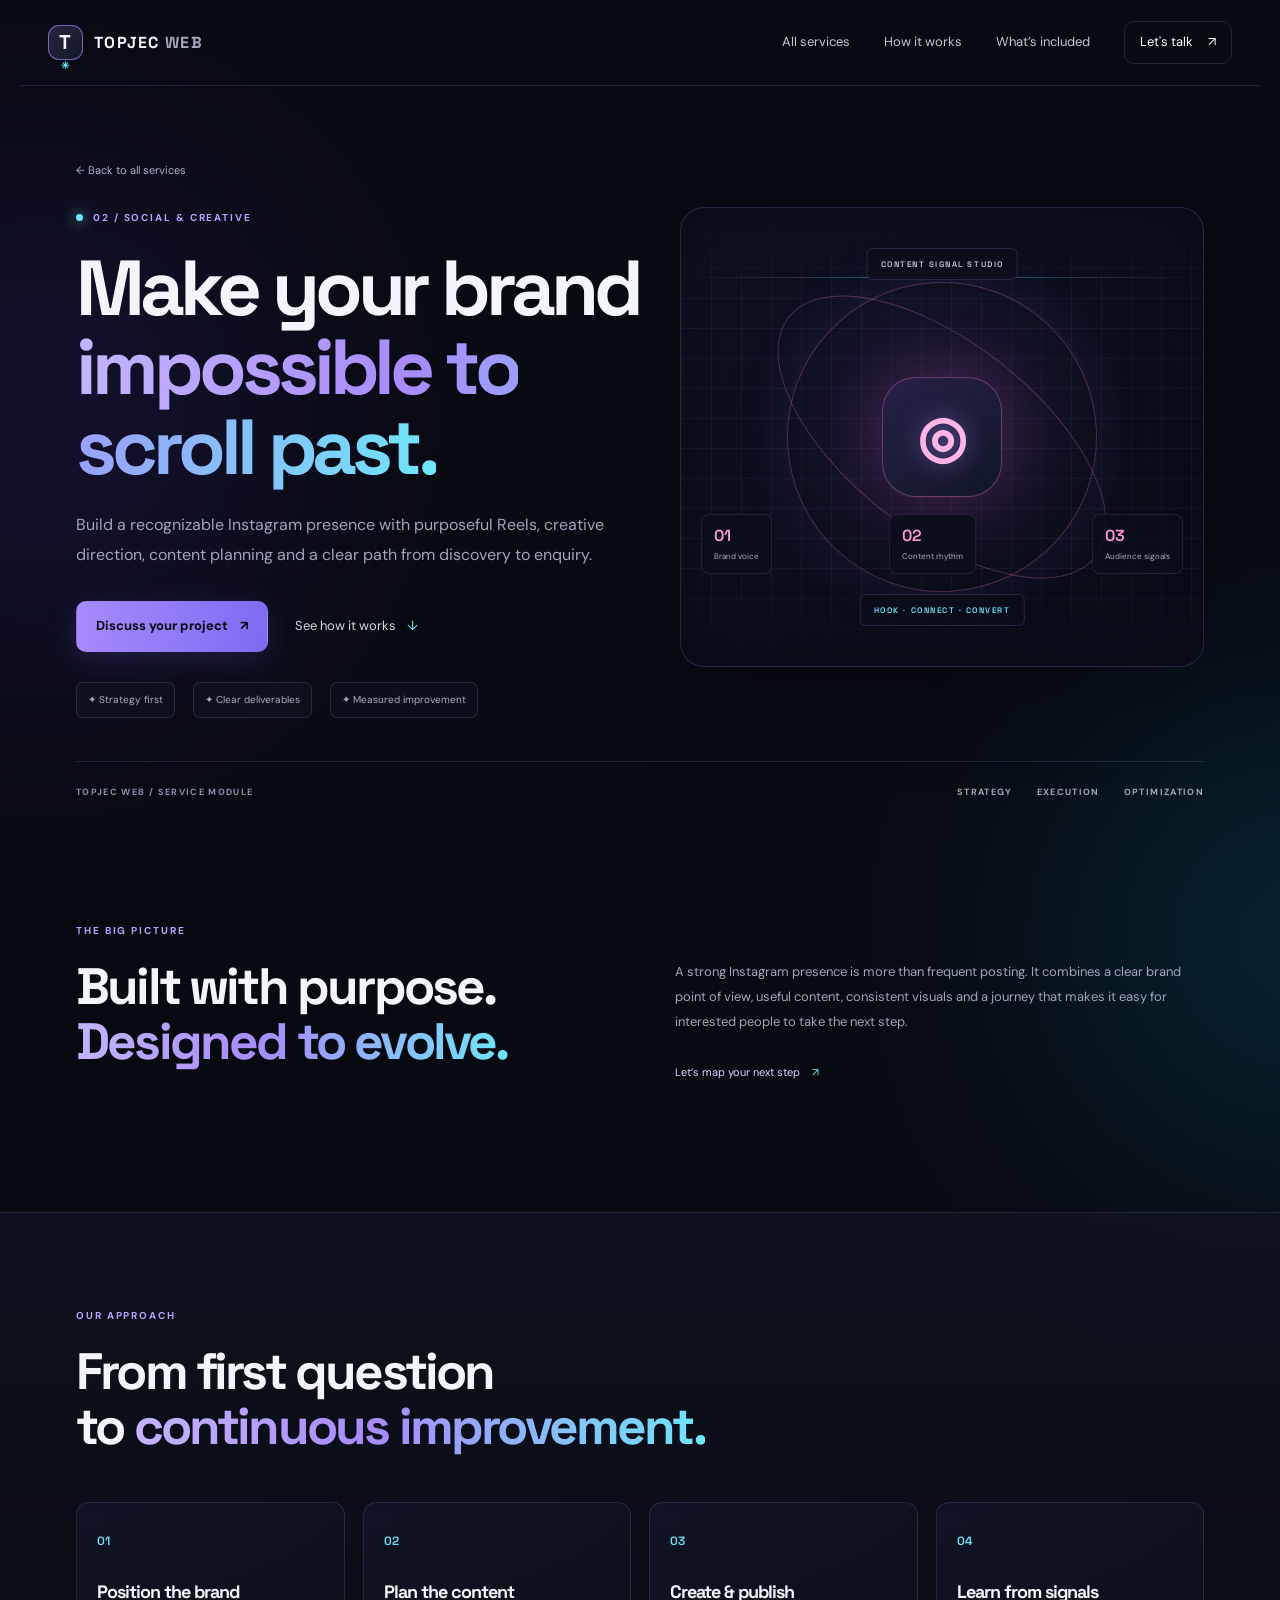
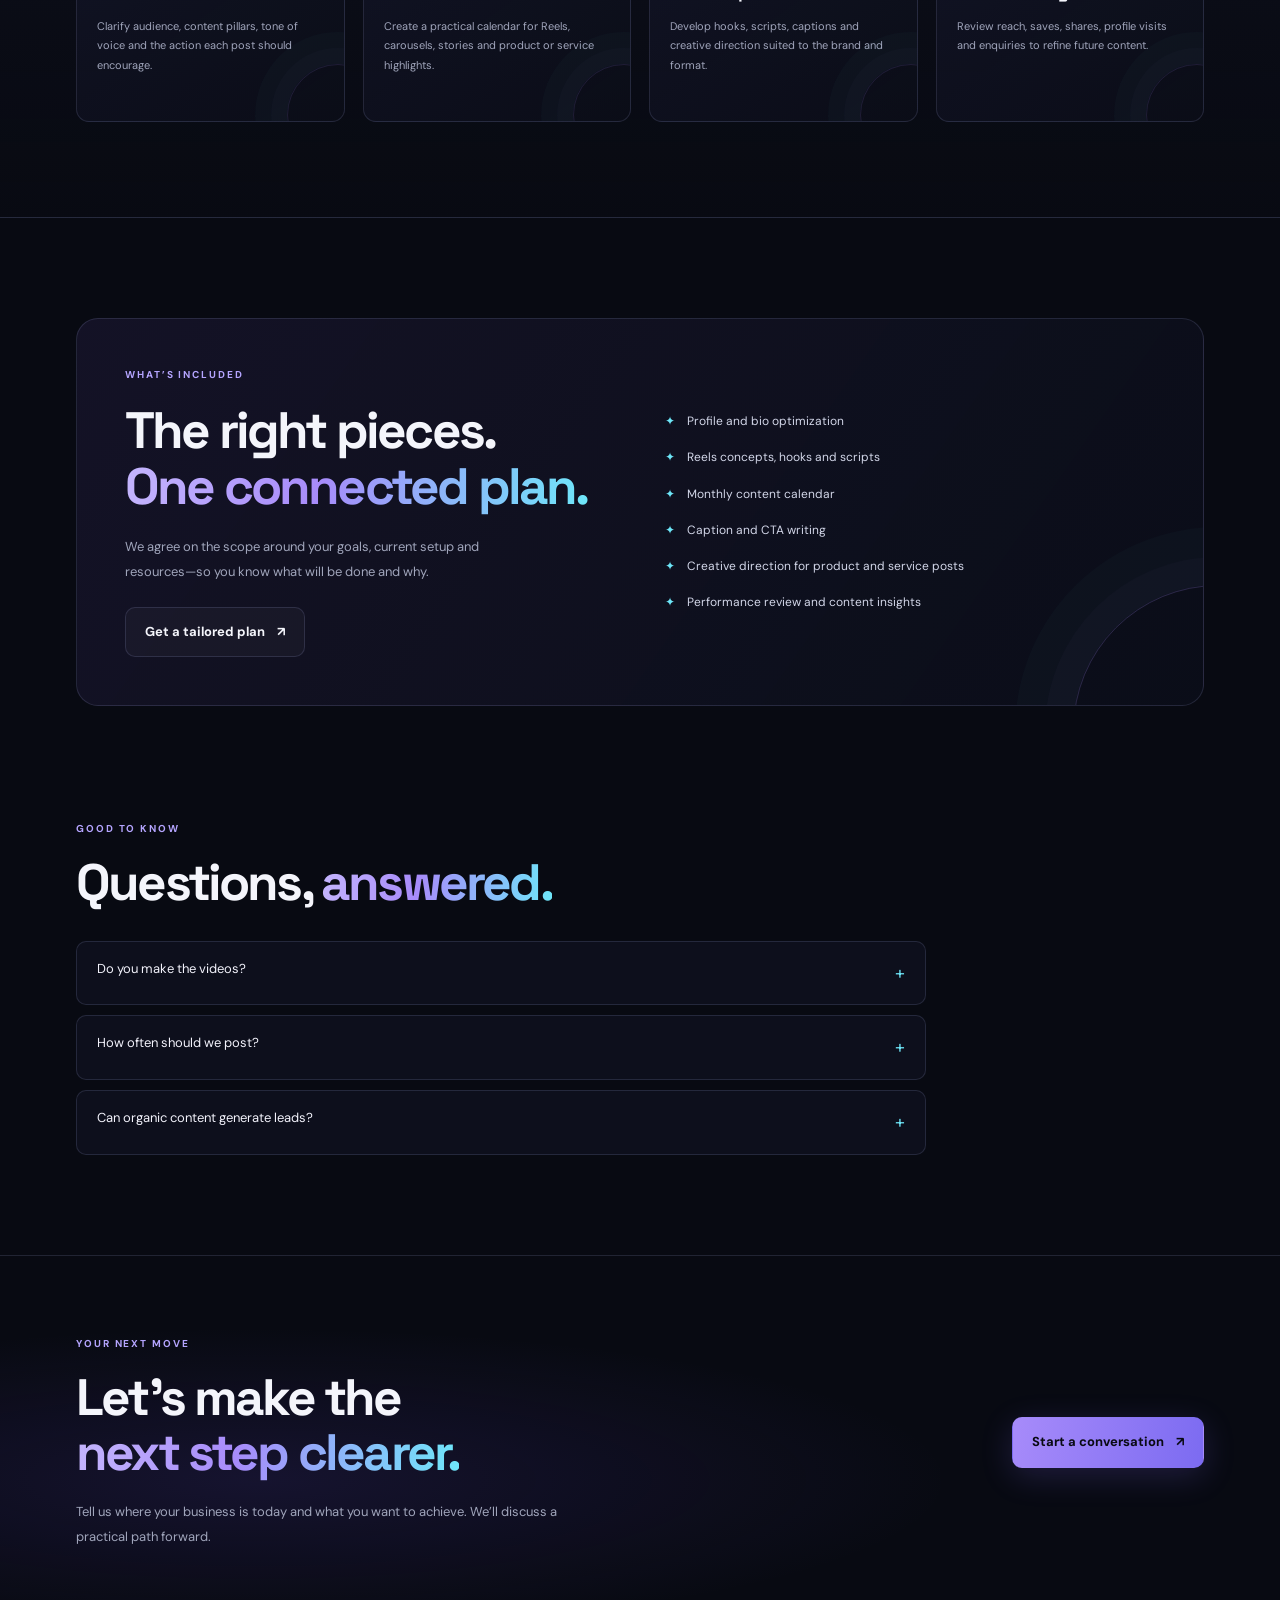
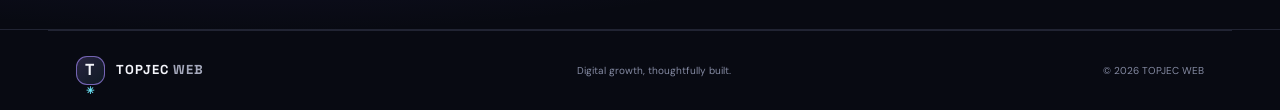
==== instagram-marketing.html @ a9ecd857 "Add files via upload" ====
<!doctype html>
<html lang="en">
<head>
<meta charset="utf-8"><meta name="viewport" content="width=device-width, initial-scale=1">
<meta name="description" content="Instagram Marketing from TOPJEC WEB: strategy, execution and practical optimization for digital growth.">
<meta name="theme-color" content="#080a12"><title>Instagram Marketing | TOPJEC WEB</title>
<link rel="preconnect" href="https://fonts.googleapis.com"><link rel="preconnect" href="https://fonts.gstatic.com" crossorigin>
<link href="https://fonts.googleapis.com/css2?family=DM+Sans:wght@400;500;600;700&family=Space+Grotesk:wght@400;500;600;700&display=swap" rel="stylesheet">
<link rel="stylesheet" href="styles.css"><link rel="stylesheet" href="service-pages.css">
</head>
<body class="detail-page theme-pink"><div class="ambient ambient-one"></div><div class="ambient ambient-two"></div>
<header class="site-header"><a class="brand" href="index.html"><span class="brand-mark">T<span>✳</span></span><span>TOPJEC <b>WEB</b></span></a><button class="menu-toggle" aria-label="Toggle navigation" aria-expanded="false">☰</button><nav class="nav"><a href="index.html#services">All services</a><a href="#how-it-works">How it works</a><a href="#included">What’s included</a><a href="index.html#contact" class="nav-cta">Let's talk <span>↗</span></a></nav></header>
<main>
<section class="detail-hero section-wrap"><div class="detail-copy"><a class="back-link" href="index.html#services">← Back to all services</a><div class="eyebrow"><span class="live-dot"></span>02 / SOCIAL & CREATIVE</div><h1>Make your brand<br><span class="gradient-text">impossible to scroll past.</span></h1><p class="hero-lede">Build a recognizable Instagram presence with purposeful Reels, creative direction, content planning and a clear path from discovery to enquiry.</p><div class="hero-actions"><a class="button button-primary" href="index.html#contact">Discuss your project <span>↗</span></a><a class="text-link" href="#how-it-works">See how it works <span>↓</span></a></div><div class="detail-proof"><span>✦ Strategy first</span><span>✦ Clear deliverables</span><span>✦ Measured improvement</span></div></div>
<div class="service-visual"><div class="visual-grid"></div><div class="visual-ring ring-one"></div><div class="visual-ring ring-two"></div><div class="visual-core"><span>◎</span></div><div class="visual-orbit-label label-top">CONTENT SIGNAL STUDIO</div><div class="visual-orbit-label label-bottom">HOOK · CONNECT · CONVERT</div><div class="visual-stats"><div class="mini-stat"><b>01</b><span>Brand voice</span></div><div class="mini-stat"><b>02</b><span>Content rhythm</span></div><div class="mini-stat"><b>03</b><span>Audience signals</span></div></div><div class="visual-scan"></div></div>
<div class="hero-bottom"><span>TOPJEC WEB / SERVICE MODULE</span><div class="bottom-tags"><span>STRATEGY</span><span>EXECUTION</span><span>OPTIMIZATION</span></div></div></section>
<section class="detail-overview section-wrap"><div class="eyebrow">THE BIG PICTURE</div><div class="overview-grid"><h2>Built with purpose.<br><span class="gradient-text">Designed to evolve.</span></h2><div><p>A strong Instagram presence is more than frequent posting. It combines a clear brand point of view, useful content, consistent visuals and a journey that makes it easy for interested people to take the next step.</p><a class="card-link" href="index.html#contact">Let’s map your next step <span>↗</span></a></div></div></section>
<section class="detail-process" id="how-it-works"><div class="section-wrap"><div class="eyebrow">OUR APPROACH</div><h2>From first question<br>to <span class="gradient-text">continuous improvement.</span></h2><div class="detail-steps"><article class="detail-step"><span>01</span><h3>Position the brand</h3><p>Clarify audience, content pillars, tone of voice and the action each post should encourage.</p></article><article class="detail-step"><span>02</span><h3>Plan the content</h3><p>Create a practical calendar for Reels, carousels, stories and product or service highlights.</p></article><article class="detail-step"><span>03</span><h3>Create & publish</h3><p>Develop hooks, scripts, captions and creative direction suited to the brand and format.</p></article><article class="detail-step"><span>04</span><h3>Learn from signals</h3><p>Review reach, saves, shares, profile visits and enquiries to refine future content.</p></article></div></div></section>
<section class="detail-included section-wrap" id="included"><div class="included-panel"><div><div class="eyebrow">WHAT’S INCLUDED</div><h2>The right pieces.<br><span class="gradient-text">One connected plan.</span></h2><p>We agree on the scope around your goals, current setup and resources—so you know what will be done and why.</p><a class="button button-secondary" href="index.html#contact">Get a tailored plan <span>↗</span></a></div><ul class="included-list"><li><span>✦</span>Profile and bio optimization</li><li><span>✦</span>Reels concepts, hooks and scripts</li><li><span>✦</span>Monthly content calendar</li><li><span>✦</span>Caption and CTA writing</li><li><span>✦</span>Creative direction for product and service posts</li><li><span>✦</span>Performance review and content insights</li></ul><div class="included-orb"></div></div></section>
<section class="detail-faq section-wrap"><div class="eyebrow">GOOD TO KNOW</div><h2>Questions, <span class="gradient-text">answered.</span></h2><div class="faq-list"><details class="faq-item"><summary>Do you make the videos?</summary><p>We can provide concepts, scripts and creative direction. Production requirements are agreed based on your project.</p></details><details class="faq-item"><summary>How often should we post?</summary><p>There is no universal number. We plan a realistic schedule that your team can sustain consistently.</p></details><details class="faq-item"><summary>Can organic content generate leads?</summary><p>Yes, it can support discovery and trust. Results depend on the offer, audience, content quality and follow-up journey.</p></details></div></section>
<section class="detail-cta"><div class="section-wrap detail-cta-inner"><div><div class="eyebrow">YOUR NEXT MOVE</div><h2>Let’s make the<br><span class="gradient-text">next step clearer.</span></h2><p>Tell us where your business is today and what you want to achieve. We’ll discuss a practical path forward.</p></div><a class="button button-primary" href="index.html#contact">Start a conversation <span>↗</span></a></div></section>
</main><footer class="site-footer"><a class="brand" href="index.html"><span class="brand-mark">T<span>✳</span></span><span>TOPJEC <b>WEB</b></span></a><span>Digital growth, thoughtfully built.</span><span>© <span id="year"></span> TOPJEC WEB</span></footer><script src="script.js"></script></body></html>
---- styles.css ----
:root{--bg:#080a12;--panel:#101321;--panel2:#13172a;--text:#f4f5fb;--muted:#a0a5bb;--line:rgba(183,190,255,.14);--purple:#a78bfa;--cyan:#6ee7f9;--pink:#e879f9;--font:'DM Sans',sans-serif;--display:'Space Grotesk',sans-serif}
*{box-sizing:border-box}html{scroll-behavior:smooth;scroll-padding-top:90px}body{margin:0;background:var(--bg);color:var(--text);font-family:var(--font);line-height:1.6;overflow-x:hidden}a{color:inherit;text-decoration:none}button,input,select,textarea{font:inherit}.ambient{position:absolute;width:480px;height:480px;border-radius:50%;filter:blur(130px);opacity:.12;pointer-events:none;z-index:-1}.ambient-one{background:#7047ff;top:180px;left:-200px}.ambient-two{background:#00d9ff;top:700px;right:-260px}.site-header{height:86px;max-width:1240px;padding:0 28px;margin:auto;display:flex;align-items:center;justify-content:space-between;border-bottom:1px solid var(--line);position:relative;z-index:5}.brand{display:flex;align-items:center;gap:11px;font-family:var(--display);font-size:16px;font-weight:700;letter-spacing:.08em}.brand b{color:#a5a9bc}.brand-mark{display:grid;place-items:center;width:35px;height:35px;border:1px solid rgba(167,139,250,.65);border-radius:11px;background:linear-gradient(135deg,rgba(167,139,250,.2),rgba(110,231,249,.08));font-size:20px}.brand-mark span{color:var(--cyan);font-size:10px;margin-left:1px}.nav{display:flex;align-items:center;gap:34px;font-size:13px;color:#c3c6d5}.nav a:hover,.text-link:hover{color:white}.nav-cta{padding:10px 15px;border:1px solid var(--line);border-radius:10px;color:white}.nav-cta span,.button span{margin-left:12px}.menu-toggle{display:none;background:none;border:0;color:white;font-size:24px}.section-wrap{max-width:1184px;margin:auto;padding-left:28px;padding-right:28px}.hero{min-height:700px;padding-top:95px;display:grid;grid-template-columns:1fr 1fr;align-items:center;column-gap:36px;position:relative}.eyebrow{font-size:10px;letter-spacing:.19em;font-weight:700;color:#b5a5ff;display:flex;align-items:center;gap:10px}.live-dot{width:7px;height:7px;border-radius:50%;background:var(--cyan);box-shadow:0 0 14px var(--cyan)}h1,h2,h3,p{margin-top:0}h1,h2,h3{font-family:var(--display);letter-spacing:-.055em}h1{font-size:clamp(55px,6vw,83px);line-height:1.02;margin:24px 0}.gradient-text{background:linear-gradient(95deg,#c4b5fd 0%,#a78bfa 42%,#6ee7f9 100%);-webkit-background-clip:text;background-clip:text;color:transparent}.hero-lede{max-width:490px;color:var(--muted);font-size:16px;line-height:1.85}.hero-actions{display:flex;align-items:center;gap:27px;margin-top:32px}.button{display:inline-flex;align-items:center;justify-content:center;border-radius:10px;padding:14px 19px;font-size:13px;font-weight:700;border:1px solid transparent;transition:transform .2s,box-shadow .2s;cursor:pointer}.button:hover{transform:translateY(-2px)}.button-primary{background:linear-gradient(100deg,#a78bfa,#7c6bf1);color:#090a13;box-shadow:0 8px 32px rgba(124,107,241,.2)}.button-secondary{border-color:var(--line);background:rgba(255,255,255,.03)}.text-link{font-size:13px;color:#d4d6e3}.text-link span{color:var(--cyan);margin-left:8px}.trust-line{display:flex;align-items:center;gap:12px;margin-top:45px;color:#8e93aa;font-size:11px}.avatar-stack{display:flex}.avatar-stack i{display:grid;place-items:center;font-style:normal;width:26px;height:26px;border:2px solid var(--bg);border-radius:50%;margin-right:-7px;background:#28213e;color:var(--cyan)}.avatar-stack i:nth-child(2){background:#172d3b;color:#c4b5fd}.avatar-stack i:nth-child(3){background:#3b2142;color:#f0abfc}.hero-visual{height:440px;position:relative;display:grid;place-items:center}.orbit{position:absolute;border:1px solid rgba(167,139,250,.2);border-radius:50%;transform:rotate(-25deg)}.orbit-a{width:460px;height:250px}.orbit-b{width:380px;height:380px;border-color:rgba(110,231,249,.12)}.core-glow{position:absolute;width:220px;height:220px;border-radius:50%;background:linear-gradient(140deg,#7047ff,#00d9ff);filter:blur(95px);opacity:.23}.dashboard-card{position:relative;z-index:1;width:min(100%,410px);border:1px solid rgba(193,195,255,.22);border-radius:18px;background:linear-gradient(145deg,rgba(24,27,48,.96),rgba(12,14,26,.96));box-shadow:0 28px 80px rgba(0,0,0,.42);padding:23px}.dash-top{display:flex;justify-content:space-between;align-items:center;gap:8px}.tiny-label,.chart-labels,.service-number,.hero-bottom{font-size:9px;letter-spacing:.15em;color:#8c91aa;font-weight:700}.status-pill{font-size:8px;color:#9debdc;background:rgba(110,231,249,.08);border:1px solid rgba(110,231,249,.17);border-radius:20px;padding:5px 8px}.status-pill i{display:inline-block;width:5px;height:5px;background:#6ee7c7;border-radius:50%;margin-right:5px}.dash-title{font-family:var(--display);font-size:17px;margin:20px 0 15px}.metric-row{display:flex;justify-content:space-between;align-items:center}.metric-row small,.floating-card small{display:block;font-size:10px;color:#989db4}.metric-row strong{display:block;font:600 32px var(--display);color:#e7e4ff}.metric-icon{width:37px;height:37px;border-radius:12px;background:rgba(167,139,250,.12);color:var(--purple);display:grid;place-items:center;font-size:21px}.chart{width:100%;margin-top:12px;overflow:visible}.chart-labels{display:flex;justify-content:space-between;font-size:8px}.floating-card{position:absolute;z-index:2;display:flex;align-items:center;gap:11px;background:rgba(20,23,40,.94);border:1px solid rgba(195,195,255,.2);border-radius:13px;padding:13px 14px;box-shadow:0 16px 40px #0005;backdrop-filter:blur(14px)}.floating-card b{font-size:10px;display:block;margin-top:3px}.floating-top{top:55px;right:-4px}.floating-bottom{bottom:42px;left:-4px}.float-icon{width:34px;height:34px;display:grid;place-items:center;border-radius:10px;font-size:20px}.purple{background:#30224f;color:#c4b5fd}.cyan{background:#12333d;color:#6ee7f9}.float-arrow{color:var(--cyan);font-size:19px}.spark{color:var(--pink);font-size:20px}.visual-caption{position:absolute;bottom:-8px;font-size:8px;letter-spacing:.17em;color:#777d97}.visual-caption span{color:var(--cyan);padding:0 8px}.hero-bottom{grid-column:1/-1;display:flex;align-items:center;justify-content:space-between;border-top:1px solid var(--line);padding:23px 0;margin-top:36px}.bottom-tags{display:flex;gap:24px;color:#a4a8bc}.services-section{padding-top:120px;padding-bottom:120px}.section-heading{display:flex;justify-content:space-between;align-items:end;gap:30px;margin-bottom:40px}.section-heading h2,.process-section h2,.about-copy h2,.contact-wrap h2{font-size:clamp(36px,4vw,54px);line-height:1.1;margin:18px 0 0}.muted{color:#858ba3}.section-heading>p{max-width:330px;color:var(--muted);font-size:13px;line-height:1.8;margin-bottom:3px}.service-grid{display:grid;grid-template-columns:repeat(3,1fr);gap:14px}.service-card{min-height:280px;border:1px solid var(--line);border-radius:16px;padding:24px;background:linear-gradient(145deg,rgba(19,22,39,.86),rgba(12,14,25,.75));position:relative;overflow:hidden;transition:border-color .25s,transform .25s}.service-card:hover{border-color:rgba(167,139,250,.55);transform:translateY(-4px)}.service-number{font-size:8px}.service-symbol{display:grid;place-items:center;width:43px;height:43px;border-radius:13px;margin:25px 0 18px;background:linear-gradient(135deg,rgba(167,139,250,.17),rgba(110,231,249,.08));border:1px solid rgba(167,139,250,.16);color:#c4b5fd;font-size:23px}.service-card h3{font-size:22px;margin-bottom:9px}.service-card p{font-size:12px;color:var(--muted);line-height:1.8;max-width:320px}.card-link{display:inline-flex;gap:12px;align-items:center;margin-top:7px;font-size:11px;color:#dcd5ff}.card-link span{color:var(--cyan)}.service-card-wide{grid-column:span 2;min-height:250px}.service-card-wide p{max-width:390px}.service-card-wide .service-symbol{margin-top:18px}.wide-orb{position:absolute;width:220px;height:220px;border-radius:50%;border:1px solid rgba(110,231,249,.15);right:45px;top:20px;box-shadow:0 0 0 25px rgba(110,231,249,.025),0 0 0 50px rgba(167,139,250,.025)}.wide-orb:before,.wide-orb:after{content:"";position:absolute;border:1px solid rgba(167,139,250,.24);border-radius:50%;inset:25px}.wide-orb:after{inset:60px;background:radial-gradient(circle,rgba(167,139,250,.23),transparent 70%)}.process-section{border-top:1px solid var(--line);border-bottom:1px solid var(--line);background:linear-gradient(180deg,rgba(17,19,34,.7),rgba(8,10,18,.4));padding:100px 0}.process-section h2{margin-bottom:55px}.process-grid{display:grid;grid-template-columns:repeat(4,1fr);gap:22px}.process-step{border-top:1px solid rgba(167,139,250,.35);padding-top:20px}.step-no{font:600 12px var(--display);color:var(--cyan)}.process-step h3{font-size:21px;margin:22px 0 8px}.process-step p{color:var(--muted);font-size:12px;line-height:1.8;max-width:210px}.about-section{padding-top:110px;padding-bottom:110px}.about-panel{display:grid;grid-template-columns:1fr 1fr;gap:55px;align-items:center;border:1px solid var(--line);border-radius:22px;padding:50px;background:linear-gradient(120deg,rgba(19,22,40,.9),rgba(10,12,23,.8));overflow:hidden}.about-art{height:330px;display:grid;place-items:center;position:relative}.ring{position:absolute;border:1px solid rgba(167,139,250,.25);border-radius:50%;transform:rotate(-24deg)}.ring-1{width:300px;height:180px}.ring-2{width:260px;height:260px;border-color:rgba(110,231,249,.22)}.ring-3{width:210px;height:210px;border-style:dashed;animation:spin 35s linear infinite}.art-center{width:100px;height:100px;border:1px solid rgba(167,139,250,.55);background:linear-gradient(145deg,#282048,#11182a);border-radius:27px;display:grid;place-items:center;font:700 47px var(--display);box-shadow:0 0 70px #8b5cf633;z-index:1}.art-center span{font-size:16px;color:var(--cyan);margin-left:3px}.art-chip{position:absolute;z-index:2;font-size:8px;letter-spacing:.15em;border:1px solid var(--line);background:#101321;padding:8px 11px;border-radius:7px;color:#c5c9dc}.chip-a{top:38px;left:16%}.chip-b{right:6%;top:44%}.chip-c{bottom:35px;left:28%}.about-copy h2{margin-bottom:20px}.about-copy>p,.contact-wrap>div>p{color:var(--muted);font-size:13px;line-height:1.9}.about-copy ul{list-style:none;padding:0;margin:25px 0 28px;display:grid;gap:11px;color:#c9cddd;font-size:12px}.about-copy li span{color:var(--cyan);margin-right:10px}.contact-section{padding:100px 0;border-top:1px solid var(--line);background:radial-gradient(ellipse at 15% 70%,rgba(104,72,220,.13),transparent 45%)}.contact-wrap{display:grid;grid-template-columns:1fr .8fr;gap:90px;align-items:start}.contact-wrap h2{margin:20px 0}.contact-wrap>div>p{max-width:420px}.contact-note{display:flex;align-items:center;gap:12px;color:#aeb3c8;font-size:11px;margin-top:30px}.note-icon{width:35px;height:35px;display:grid;place-items:center;border-radius:10px;background:#201a39;color:var(--purple)}.contact-form{padding:27px;border:1px solid var(--line);border-radius:17px;background:rgba(16,19,33,.9);display:grid;gap:9px}.contact-form label{font-size:11px;color:#d3d6e5;margin-top:5px}.contact-form input,.contact-form select,.contact-form textarea{width:100%;padding:12px 13px;border:1px solid rgba(183,190,255,.16);border-radius:8px;background:#0b0d18;color:#f4f5fb;outline:none;font-size:12px}.contact-form input:focus,.contact-form select:focus,.contact-form textarea:focus{border-color:#9c87f6}.contact-form textarea{resize:vertical}.contact-form input::placeholder,.contact-form textarea::placeholder{color:#6f758e}.submit-button{width:100%;margin-top:8px}.form-hint,.form-status{font-size:10px;line-height:1.6;color:#858ba3;margin:3px 0 0}.form-status{color:#9debdc}.site-footer{max-width:1184px;margin:auto;padding:25px 28px;display:flex;align-items:center;justify-content:space-between;border-top:1px solid var(--line);color:#858ba3;font-size:10px;gap:18px}.site-footer .brand{color:#f4f5fb;font-size:13px}.site-footer .brand-mark{width:29px;height:29px;font-size:16px}@keyframes spin{to{transform:rotate(360deg)}}@media(max-width:850px){.hero{grid-template-columns:1fr;padding-top:75px}.hero-copy{max-width:650px}.hero-visual{margin-top:30px;height:420px}.hero-bottom{margin-top:35px}.section-heading{display:block}.section-heading>p{margin-top:20px}.service-grid{grid-template-columns:repeat(2,1fr)}.service-card-wide{grid-column:span 2}.about-panel{gap:25px;padding:30px}.about-art{height:280px}.contact-wrap{gap:35px}.nav{gap:18px}}@media(max-width:620px){.site-header{height:72px;padding:0 20px}.menu-toggle{display:block}.nav{display:none;position:absolute;top:71px;left:0;right:0;padding:20px;background:#0c0e19;border-bottom:1px solid var(--line);flex-direction:column;align-items:stretch;gap:16px}.nav.open{display:flex}.nav-cta{text-align:center}.section-wrap{padding-left:20px;padding-right:20px}.hero{padding-top:65px;min-height:auto}h1{font-size:58px}.hero-lede{font-size:14px}.hero-actions{gap:18px;flex-wrap:wrap}.hero-visual{height:350px;margin:25px -10px 0}.dashboard-card{width:calc(100% - 42px);padding:17px}.floating-top{right:0;top:20px}.floating-bottom{left:0;bottom:14px}.floating-card{padding:10px}.floating-card b{font-size:9px}.orbit-a{width:340px;height:200px}.orbit-b{width:300px;height:300px}.visual-caption{font-size:7px;bottom:-5px}.hero-bottom{display:block;line-height:2.2;padding:18px 0}.bottom-tags{gap:11px;flex-wrap:wrap}.services-section,.about-section{padding-top:80px;padding-bottom:80px}.section-heading h2,.process-section h2,.about-copy h2,.contact-wrap h2{font-size:39px}.service-grid{grid-template-columns:1fr}.service-card,.service-card-wide{grid-column:auto;min-height:255px}.wide-orb{right:-85px;opacity:.6}.process-section{padding:80px 0}.process-grid{grid-template-columns:repeat(2,1fr);row-gap:28px}.about-panel{grid-template-columns:1fr;padding:24px;gap:15px}.about-art{height:250px}.ring-1{width:260px}.ring-2{width:230px;height:230px}.ring-3{width:190px;height:190px}.contact-section{padding:80px 0}.contact-wrap{grid-template-columns:1fr;gap:35px}.contact-form{padding:20px}.site-footer{padding:24px 20px;flex-wrap:wrap}.site-footer>span:nth-child(2){order:3;width:100%}}@media(prefers-reduced-motion:reduce){*,*::before,*::after{scroll-behavior:auto!important;animation:none!important;transition:none!important}}
---- service-pages.css ----
/* Service detail pages — shared futuristic visual system */
.detail-page{overflow-x:hidden}.detail-page .site-header{z-index:20}.back-link{display:inline-block;color:#aab0c8;font-size:11px;margin-bottom:30px}.back-link:hover{color:#fff}.detail-hero{display:grid;grid-template-columns:1fr .92fr;gap:35px;align-items:center;padding-top:70px;min-height:690px;position:relative}.detail-copy{position:relative;z-index:2}.detail-copy h1{font-size:clamp(48px,6.1vw,78px);line-height:1.02;letter-spacing:-.065em;margin:23px 0}.detail-copy .hero-lede{max-width:560px}.detail-proof{display:flex;gap:18px;flex-wrap:wrap;margin-top:30px;color:#aab0c8;font-size:10px}.detail-proof span{padding:9px 11px;border:1px solid var(--line);border-radius:7px;background:#101321a8}.service-visual{height:460px;position:relative;display:grid;place-items:center;isolation:isolate;overflow:hidden;border:1px solid rgba(167,139,250,.18);border-radius:24px;background:radial-gradient(circle at 50% 48%,rgba(139,92,246,.16),transparent 45%),linear-gradient(145deg,#111426cc,#0a0c17dd);box-shadow:inset 0 0 70px #090b16,0 25px 100px #0003}.visual-grid{position:absolute;inset:0;background-image:linear-gradient(#a78bfa12 1px,transparent 1px),linear-gradient(90deg,#a78bfa12 1px,transparent 1px);background-size:30px 30px;mask-image:linear-gradient(transparent,#000 20%,#000 80%,transparent)}.visual-ring{position:absolute;border:1px solid rgba(167,139,250,.45);border-radius:50%;transform:rotate(-25deg)}.ring-one{width:310px;height:310px;box-shadow:0 0 55px #8b5cf620}.ring-two{width:390px;height:190px;border-color:rgba(110,231,249,.32);transform:rotate(38deg)}.visual-core{width:120px;height:120px;border:1px solid #a78bfa88;border-radius:34px;display:grid;place-items:center;background:linear-gradient(145deg,#272047,#101728);box-shadow:0 0 70px #8b5cf644,inset 0 0 25px #a78bfa12;z-index:2}.visual-core span{font:600 57px 'Space Grotesk',sans-serif;color:#d8ccff;text-shadow:0 0 25px #a78bfa88}.visual-orbit-label{position:absolute;font:600 8px 'Space Grotesk',sans-serif;letter-spacing:.19em;color:#c7c9e4;border:1px solid #a78bfa30;background:#0b0e1bd9;padding:10px 13px;border-radius:6px;z-index:3}.label-top{top:40px;left:50%;transform:translateX(-50%)}.label-bottom{bottom:40px;left:50%;transform:translateX(-50%);color:var(--cyan)}.visual-stats{position:absolute;left:20px;right:20px;bottom:92px;display:flex;justify-content:space-between;gap:8px;z-index:3}.mini-stat{display:grid;gap:4px;min-width:0;padding:10px 12px;background:#0b0e1bd9;border:1px solid #a78bfa24;border-radius:8px}.mini-stat b{font:600 16px 'Space Grotesk',sans-serif;color:var(--cyan)}.mini-stat span{font-size:8px;color:#aab0c8}.visual-scan{position:absolute;left:0;right:0;height:1px;top:15%;background:linear-gradient(90deg,transparent,var(--cyan),transparent);opacity:.4;animation:scan 6s ease-in-out infinite alternate}.theme-pink .visual-core{border-color:#ff85d455;box-shadow:0 0 70px #ff5cb933}.theme-pink .visual-core span{color:#ffb4e6}.theme-pink .visual-ring{border-color:#ff85d444}.theme-pink .mini-stat b{color:#ff9ada}.theme-cyan .visual-core{border-color:#6ee7f988;box-shadow:0 0 70px #6ee7f933}.theme-cyan .visual-core span{color:#9df3ff}.theme-cyan .visual-ring{border-color:#6ee7f955}.theme-cyan .mini-stat b{color:#6ee7f9}.theme-green .visual-core span{color:#a8f4ce}.theme-green .visual-ring{border-color:#86efac55}.theme-green .mini-stat b{color:#86efac}.theme-orange .visual-core span{color:#ffd1a0}.theme-orange .visual-ring{border-color:#fdba7455}.theme-orange .mini-stat b{color:#fdba74}.detail-hero .hero-bottom{grid-column:1/-1;margin-top:8px}.detail-overview{padding-top:100px;padding-bottom:100px}.overview-grid{display:grid;grid-template-columns:1fr 1fr;gap:70px;align-items:start;margin-top:20px}.overview-grid h2,.detail-process h2,.included-panel h2,.detail-faq h2,.detail-cta h2{font-size:clamp(35px,4vw,53px);line-height:1.08;letter-spacing:-.055em}.overview-grid p,.included-panel>div>p,.detail-cta p{font-size:13px;line-height:1.95;color:var(--muted);margin-bottom:22px}.detail-process{padding:95px 0;border-top:1px solid var(--line);border-bottom:1px solid var(--line);background:linear-gradient(180deg,#111322b3,#080a1266)}.detail-process h2{margin:20px 0 48px}.detail-steps{display:grid;grid-template-columns:repeat(4,1fr);gap:18px}.detail-step{padding:24px 20px;border:1px solid var(--line);border-radius:13px;background:linear-gradient(145deg,#131628c9,#0c0e19b8);min-height:220px;position:relative;overflow:hidden}.detail-step:after{content:'';position:absolute;width:100px;height:100px;border:1px solid #a78bfa20;border-radius:50%;right:-45px;bottom:-45px;box-shadow:0 0 0 16px #a78bfa05,0 0 0 32px #6ee7f905}.detail-step>span{font:600 12px 'Space Grotesk',sans-serif;color:var(--cyan)}.detail-step h3{font-size:18px;margin:25px 0 10px}.detail-step p{font-size:11px;line-height:1.8;color:var(--muted)}.detail-included{padding-top:100px;padding-bottom:100px}.included-panel{position:relative;display:grid;grid-template-columns:1fr 1fr;gap:50px;padding:48px;border:1px solid var(--line);border-radius:22px;background:linear-gradient(125deg,#17152bcf,#0b0e19ed);overflow:hidden}.included-panel>div:first-child,.included-list{position:relative;z-index:2}.included-panel h2{margin:20px 0}.included-panel>div>p{max-width:400px}.included-list{list-style:none;margin:0;padding:10px 0;display:grid;align-content:center;gap:17px}.included-list li{display:flex;gap:12px;align-items:flex-start;color:#d2d6e8;font-size:12px;line-height:1.6}.included-list li span{color:var(--cyan)}.included-orb{position:absolute;width:290px;height:290px;border-radius:50%;right:-160px;bottom:-170px;border:1px solid #a78bfa35;box-shadow:0 0 0 28px #a78bfa06,0 0 0 58px #6ee7f905}.detail-faq{padding-top:15px;padding-bottom:100px}.detail-faq h2{margin:18px 0 30px}.faq-list{max-width:850px;display:grid;gap:10px}.faq-item{border:1px solid var(--line);border-radius:10px;background:#101321b8;padding:17px 20px}.faq-item summary{cursor:pointer;font-size:13px;color:#f2f2fb;list-style:none;display:flex;justify-content:space-between;gap:20px}.faq-item summary::-webkit-details-marker{display:none}.faq-item summary:after{content:'+';color:var(--cyan);font-size:18px}.faq-item[open] summary:after{content:'−'}.faq-item p{font-size:12px;line-height:1.8;color:var(--muted);max-width:720px;margin:15px 0 0}.detail-cta{border-top:1px solid var(--line);border-bottom:1px solid var(--line);background:radial-gradient(ellipse at 20% 60%,#6848dc24,transparent 48%);padding:80px 0}.detail-cta-inner{display:flex;justify-content:space-between;align-items:center;gap:35px}.detail-cta h2{margin:18px 0}.detail-cta p{max-width:490px;margin-bottom:0}.detail-cta .button{flex-shrink:0}@keyframes scan{from{top:15%;opacity:.1}to{top:85%;opacity:.55}}@media(max-width:850px){.detail-hero{grid-template-columns:1fr;padding-top:55px;gap:20px}.detail-copy{max-width:700px}.service-visual{height:410px;max-width:600px;width:100%;margin:15px auto 0}.detail-steps{grid-template-columns:repeat(2,1fr)}.overview-grid{gap:35px}.included-panel{gap:30px;padding:35px}.detail-cta-inner{align-items:flex-start;flex-direction:column}}@media(max-width:620px){.detail-hero{padding-top:35px;min-height:0}.back-link{margin-bottom:24px}.detail-copy h1{font-size:48px}.detail-proof{gap:7px}.detail-proof span{font-size:9px}.service-visual{height:350px;border-radius:17px}.ring-one{width:250px;height:250px}.ring-two{width:300px;height:150px}.visual-core{width:95px;height:95px;border-radius:27px}.visual-core span{font-size:45px}.visual-stats{left:10px;right:10px;bottom:75px}.mini-stat{padding:8px 7px}.mini-stat span{font-size:7px}.visual-orbit-label{font-size:6px;padding:8px}.label-top{top:24px}.label-bottom{bottom:25px}.detail-hero .hero-bottom{margin-top:25px}.detail-overview,.detail-included{padding-top:75px;padding-bottom:75px}.overview-grid{grid-template-columns:1fr;gap:15px}.detail-process{padding:75px 0}.detail-process h2{margin-bottom:30px}.detail-steps{grid-template-columns:1fr;gap:11px}.detail-step{min-height:0;padding:20px}.detail-step h3{margin:14px 0 7px}.included-panel{grid-template-columns:1fr;padding:25px;gap:10px}.included-list{gap:13px}.detail-faq{padding-bottom:75px}.detail-cta{padding:65px 0}.detail-cta-inner{gap:25px}.detail-cta .button{width:100%;justify-content:center}}
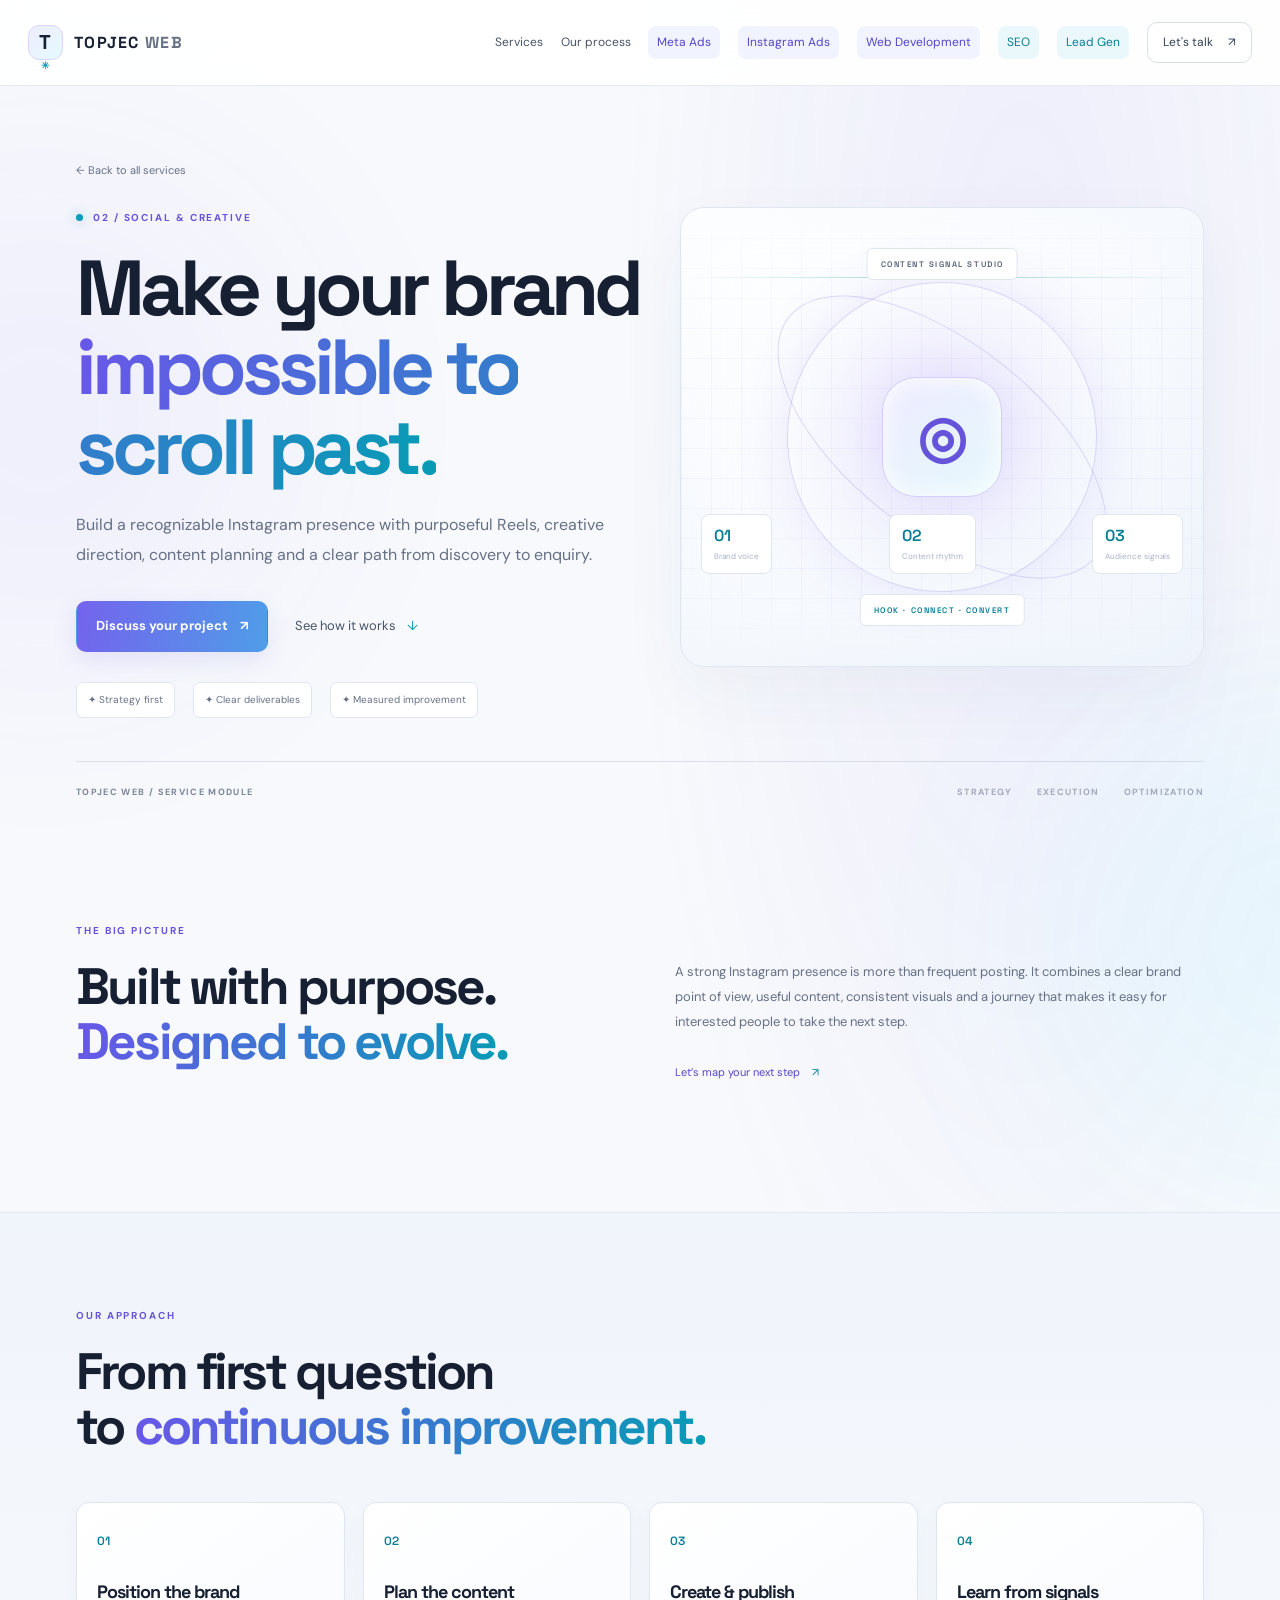
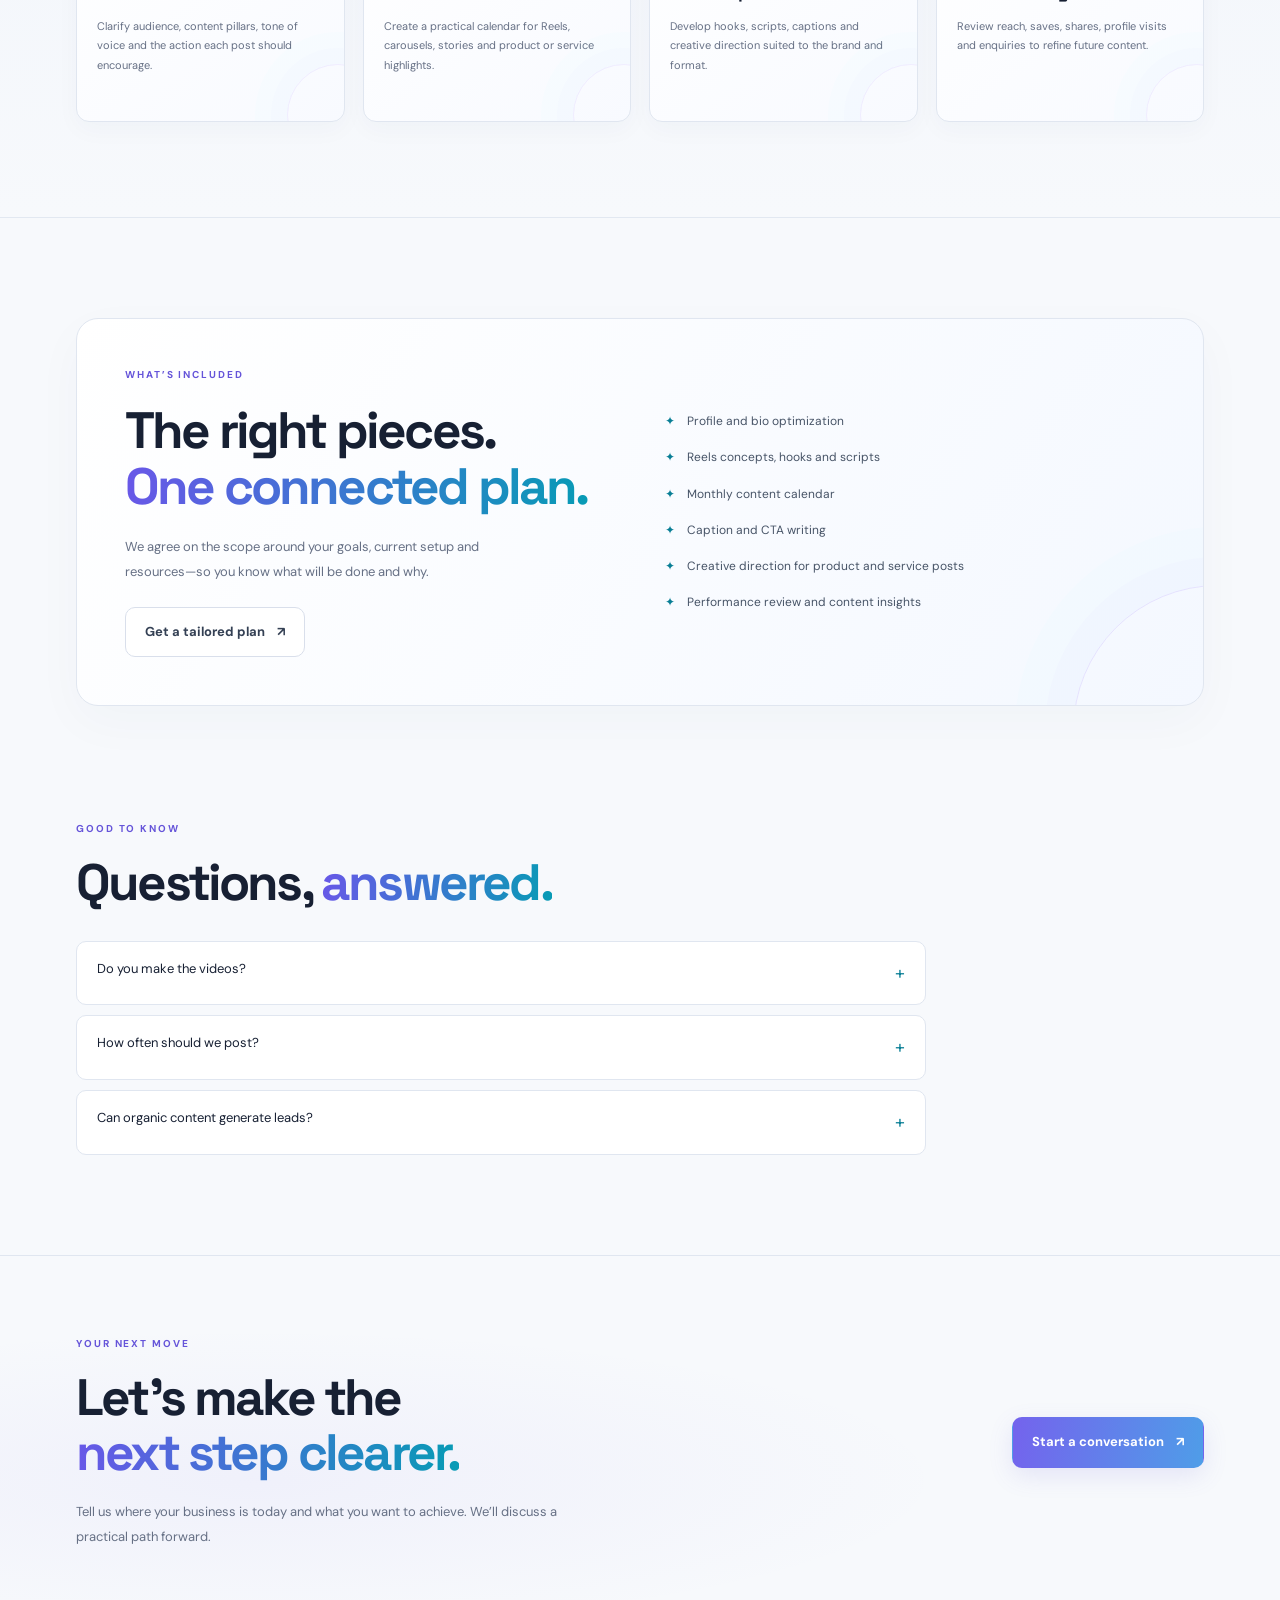
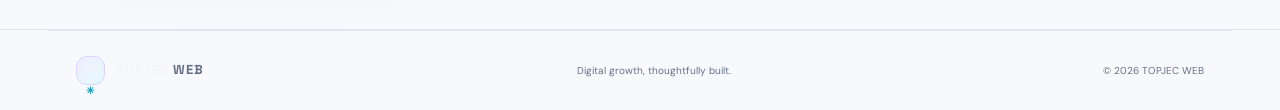
==== commit f88310b7: "Add files via upload" ====
--- a/instagram-marketing.html
+++ b/instagram-marketing.html
@@ -3,13 +3,13 @@
 <head>
 <meta charset="utf-8"><meta name="viewport" content="width=device-width, initial-scale=1">
 <meta name="description" content="Instagram Marketing from TOPJEC WEB: strategy, execution and practical optimization for digital growth.">
-<meta name="theme-color" content="#080a12"><title>Instagram Marketing | TOPJEC WEB</title>
+<meta name="theme-color" content="#f7f9fc"><title>Instagram Marketing | TOPJEC WEB</title>
 <link rel="preconnect" href="https://fonts.googleapis.com"><link rel="preconnect" href="https://fonts.gstatic.com" crossorigin>
 <link href="https://fonts.googleapis.com/css2?family=DM+Sans:wght@400;500;600;700&family=Space+Grotesk:wght@400;500;600;700&display=swap" rel="stylesheet">
 <link rel="stylesheet" href="styles.css"><link rel="stylesheet" href="service-pages.css">
 </head>
 <body class="detail-page theme-pink"><div class="ambient ambient-one"></div><div class="ambient ambient-two"></div>
-<header class="site-header"><a class="brand" href="index.html"><span class="brand-mark">T<span>✳</span></span><span>TOPJEC <b>WEB</b></span></a><button class="menu-toggle" aria-label="Toggle navigation" aria-expanded="false">☰</button><nav class="nav"><a href="index.html#services">All services</a><a href="#how-it-works">How it works</a><a href="#included">What’s included</a><a href="index.html#contact" class="nav-cta">Let's talk <span>↗</span></a></nav></header>
+<header class="site-header"><a class="brand" href="index.html"><span class="brand-mark">T<span>✳</span></span><span>TOPJEC <b>WEB</b></span></a><button class="menu-toggle" aria-label="Toggle navigation" aria-expanded="false">☰</button><nav class="nav"><a href="index.html#services">Services</a><a href="index.html#process">Our process</a><a class="nav-service-link" href="meta-ads.html">Meta Ads</a><a class="nav-service-link" href="instagram-marketing.html">Instagram Ads</a><a class="nav-service-link" href="website-development.html">Web Development</a><a class="nav-more-link" href="seo.html">SEO</a><a class="nav-more-link" href="lead-generation.html">Lead Gen</a><a href="index.html#contact" class="nav-cta">Let's talk <span>↗</span></a></nav></header>
 <main>
 <section class="detail-hero section-wrap"><div class="detail-copy"><a class="back-link" href="index.html#services">← Back to all services</a><div class="eyebrow"><span class="live-dot"></span>02 / SOCIAL & CREATIVE</div><h1>Make your brand<br><span class="gradient-text">impossible to scroll past.</span></h1><p class="hero-lede">Build a recognizable Instagram presence with purposeful Reels, creative direction, content planning and a clear path from discovery to enquiry.</p><div class="hero-actions"><a class="button button-primary" href="index.html#contact">Discuss your project <span>↗</span></a><a class="text-link" href="#how-it-works">See how it works <span>↓</span></a></div><div class="detail-proof"><span>✦ Strategy first</span><span>✦ Clear deliverables</span><span>✦ Measured improvement</span></div></div>
 <div class="service-visual"><div class="visual-grid"></div><div class="visual-ring ring-one"></div><div class="visual-ring ring-two"></div><div class="visual-core"><span>◎</span></div><div class="visual-orbit-label label-top">CONTENT SIGNAL STUDIO</div><div class="visual-orbit-label label-bottom">HOOK · CONNECT · CONVERT</div><div class="visual-stats"><div class="mini-stat"><b>01</b><span>Brand voice</span></div><div class="mini-stat"><b>02</b><span>Content rhythm</span></div><div class="mini-stat"><b>03</b><span>Audience signals</span></div></div><div class="visual-scan"></div></div>
--- a/styles.css
+++ b/styles.css
@@ -1,2 +1,11 @@
  :root{--bg:#080a12;--panel:#101321;--panel2:#13172a;--text:#f4f5fb;--muted:#a0a5bb;--line:rgba(183,190,255,.14);--purple:#a78bfa;--cyan:#6ee7f9;--pink:#e879f9;--font:'DM Sans',sans-serif;--display:'Space Grotesk',sans-serif}
 *{box-sizing:border-box}html{scroll-behavior:smooth;scroll-padding-top:90px}body{margin:0;background:var(--bg);color:var(--text);font-family:var(--font);line-height:1.6;overflow-x:hidden}a{color:inherit;text-decoration:none}button,input,select,textarea{font:inherit}.ambient{position:absolute;width:480px;height:480px;border-radius:50%;filter:blur(130px);opacity:.12;pointer-events:none;z-index:-1}.ambient-one{background:#7047ff;top:180px;left:-200px}.ambient-two{background:#00d9ff;top:700px;right:-260px}.site-header{height:86px;max-width:1240px;padding:0 28px;margin:auto;display:flex;align-items:center;justify-content:space-between;border-bottom:1px solid var(--line);position:relative;z-index:5}.brand{display:flex;align-items:center;gap:11px;font-family:var(--display);font-size:16px;font-weight:700;letter-spacing:.08em}.brand b{color:#a5a9bc}.brand-mark{display:grid;place-items:center;width:35px;height:35px;border:1px solid rgba(167,139,250,.65);border-radius:11px;background:linear-gradient(135deg,rgba(167,139,250,.2),rgba(110,231,249,.08));font-size:20px}.brand-mark span{color:var(--cyan);font-size:10px;margin-left:1px}.nav{display:flex;align-items:center;gap:34px;font-size:13px;color:#c3c6d5}.nav a:hover,.text-link:hover{color:white}.nav-cta{padding:10px 15px;border:1px solid var(--line);border-radius:10px;color:white}.nav-cta span,.button span{margin-left:12px}.menu-toggle{display:none;background:none;border:0;color:white;font-size:24px}.section-wrap{max-width:1184px;margin:auto;padding-left:28px;padding-right:28px}.hero{min-height:700px;padding-top:95px;display:grid;grid-template-columns:1fr 1fr;align-items:center;column-gap:36px;position:relative}.eyebrow{font-size:10px;letter-spacing:.19em;font-weight:700;color:#b5a5ff;display:flex;align-items:center;gap:10px}.live-dot{width:7px;height:7px;border-radius:50%;background:var(--cyan);box-shadow:0 0 14px var(--cyan)}h1,h2,h3,p{margin-top:0}h1,h2,h3{font-family:var(--display);letter-spacing:-.055em}h1{font-size:clamp(55px,6vw,83px);line-height:1.02;margin:24px 0}.gradient-text{background:linear-gradient(95deg,#c4b5fd 0%,#a78bfa 42%,#6ee7f9 100%);-webkit-background-clip:text;background-clip:text;color:transparent}.hero-lede{max-width:490px;color:var(--muted);font-size:16px;line-height:1.85}.hero-actions{display:flex;align-items:center;gap:27px;margin-top:32px}.button{display:inline-flex;align-items:center;justify-content:center;border-radius:10px;padding:14px 19px;font-size:13px;font-weight:700;border:1px solid transparent;transition:transform .2s,box-shadow .2s;cursor:pointer}.button:hover{transform:translateY(-2px)}.button-primary{background:linear-gradient(100deg,#a78bfa,#7c6bf1);color:#090a13;box-shadow:0 8px 32px rgba(124,107,241,.2)}.button-secondary{border-color:var(--line);background:rgba(255,255,255,.03)}.text-link{font-size:13px;color:#d4d6e3}.text-link span{color:var(--cyan);margin-left:8px}.trust-line{display:flex;align-items:center;gap:12px;margin-top:45px;color:#8e93aa;font-size:11px}.avatar-stack{display:flex}.avatar-stack i{display:grid;place-items:center;font-style:normal;width:26px;height:26px;border:2px solid var(--bg);border-radius:50%;margin-right:-7px;background:#28213e;color:var(--cyan)}.avatar-stack i:nth-child(2){background:#172d3b;color:#c4b5fd}.avatar-stack i:nth-child(3){background:#3b2142;color:#f0abfc}.hero-visual{height:440px;position:relative;display:grid;place-items:center}.orbit{position:absolute;border:1px solid rgba(167,139,250,.2);border-radius:50%;transform:rotate(-25deg)}.orbit-a{width:460px;height:250px}.orbit-b{width:380px;height:380px;border-color:rgba(110,231,249,.12)}.core-glow{position:absolute;width:220px;height:220px;border-radius:50%;background:linear-gradient(140deg,#7047ff,#00d9ff);filter:blur(95px);opacity:.23}.dashboard-card{position:relative;z-index:1;width:min(100%,410px);border:1px solid rgba(193,195,255,.22);border-radius:18px;background:linear-gradient(145deg,rgba(24,27,48,.96),rgba(12,14,26,.96));box-shadow:0 28px 80px rgba(0,0,0,.42);padding:23px}.dash-top{display:flex;justify-content:space-between;align-items:center;gap:8px}.tiny-label,.chart-labels,.service-number,.hero-bottom{font-size:9px;letter-spacing:.15em;color:#8c91aa;font-weight:700}.status-pill{font-size:8px;color:#9debdc;background:rgba(110,231,249,.08);border:1px solid rgba(110,231,249,.17);border-radius:20px;padding:5px 8px}.status-pill i{display:inline-block;width:5px;height:5px;background:#6ee7c7;border-radius:50%;margin-right:5px}.dash-title{font-family:var(--display);font-size:17px;margin:20px 0 15px}.metric-row{display:flex;justify-content:space-between;align-items:center}.metric-row small,.floating-card small{display:block;font-size:10px;color:#989db4}.metric-row strong{display:block;font:600 32px var(--display);color:#e7e4ff}.metric-icon{width:37px;height:37px;border-radius:12px;background:rgba(167,139,250,.12);color:var(--purple);display:grid;place-items:center;font-size:21px}.chart{width:100%;margin-top:12px;overflow:visible}.chart-labels{display:flex;justify-content:space-between;font-size:8px}.floating-card{position:absolute;z-index:2;display:flex;align-items:center;gap:11px;background:rgba(20,23,40,.94);border:1px solid rgba(195,195,255,.2);border-radius:13px;padding:13px 14px;box-shadow:0 16px 40px #0005;backdrop-filter:blur(14px)}.floating-card b{font-size:10px;display:block;margin-top:3px}.floating-top{top:55px;right:-4px}.floating-bottom{bottom:42px;left:-4px}.float-icon{width:34px;height:34px;display:grid;place-items:center;border-radius:10px;font-size:20px}.purple{background:#30224f;color:#c4b5fd}.cyan{background:#12333d;color:#6ee7f9}.float-arrow{color:var(--cyan);font-size:19px}.spark{color:var(--pink);font-size:20px}.visual-caption{position:absolute;bottom:-8px;font-size:8px;letter-spacing:.17em;color:#777d97}.visual-caption span{color:var(--cyan);padding:0 8px}.hero-bottom{grid-column:1/-1;display:flex;align-items:center;justify-content:space-between;border-top:1px solid var(--line);padding:23px 0;margin-top:36px}.bottom-tags{display:flex;gap:24px;color:#a4a8bc}.services-section{padding-top:120px;padding-bottom:120px}.section-heading{display:flex;justify-content:space-between;align-items:end;gap:30px;margin-bottom:40px}.section-heading h2,.process-section h2,.about-copy h2,.contact-wrap h2{font-size:clamp(36px,4vw,54px);line-height:1.1;margin:18px 0 0}.muted{color:#858ba3}.section-heading>p{max-width:330px;color:var(--muted);font-size:13px;line-height:1.8;margin-bottom:3px}.service-grid{display:grid;grid-template-columns:repeat(3,1fr);gap:14px}.service-card{min-height:280px;border:1px solid var(--line);border-radius:16px;padding:24px;background:linear-gradient(145deg,rgba(19,22,39,.86),rgba(12,14,25,.75));position:relative;overflow:hidden;transition:border-color .25s,transform .25s}.service-card:hover{border-color:rgba(167,139,250,.55);transform:translateY(-4px)}.service-number{font-size:8px}.service-symbol{display:grid;place-items:center;width:43px;height:43px;border-radius:13px;margin:25px 0 18px;background:linear-gradient(135deg,rgba(167,139,250,.17),rgba(110,231,249,.08));border:1px solid rgba(167,139,250,.16);color:#c4b5fd;font-size:23px}.service-card h3{font-size:22px;margin-bottom:9px}.service-card p{font-size:12px;color:var(--muted);line-height:1.8;max-width:320px}.card-link{display:inline-flex;gap:12px;align-items:center;margin-top:7px;font-size:11px;color:#dcd5ff}.card-link span{color:var(--cyan)}.service-card-wide{grid-column:span 2;min-height:250px}.service-card-wide p{max-width:390px}.service-card-wide .service-symbol{margin-top:18px}.wide-orb{position:absolute;width:220px;height:220px;border-radius:50%;border:1px solid rgba(110,231,249,.15);right:45px;top:20px;box-shadow:0 0 0 25px rgba(110,231,249,.025),0 0 0 50px rgba(167,139,250,.025)}.wide-orb:before,.wide-orb:after{content:"";position:absolute;border:1px solid rgba(167,139,250,.24);border-radius:50%;inset:25px}.wide-orb:after{inset:60px;background:radial-gradient(circle,rgba(167,139,250,.23),transparent 70%)}.process-section{border-top:1px solid var(--line);border-bottom:1px solid var(--line);background:linear-gradient(180deg,rgba(17,19,34,.7),rgba(8,10,18,.4));padding:100px 0}.process-section h2{margin-bottom:55px}.process-grid{display:grid;grid-template-columns:repeat(4,1fr);gap:22px}.process-step{border-top:1px solid rgba(167,139,250,.35);padding-top:20px}.step-no{font:600 12px var(--display);color:var(--cyan)}.process-step h3{font-size:21px;margin:22px 0 8px}.process-step p{color:var(--muted);font-size:12px;line-height:1.8;max-width:210px}.about-section{padding-top:110px;padding-bottom:110px}.about-panel{display:grid;grid-template-columns:1fr 1fr;gap:55px;align-items:center;border:1px solid var(--line);border-radius:22px;padding:50px;background:linear-gradient(120deg,rgba(19,22,40,.9),rgba(10,12,23,.8));overflow:hidden}.about-art{height:330px;display:grid;place-items:center;position:relative}.ring{position:absolute;border:1px solid rgba(167,139,250,.25);border-radius:50%;transform:rotate(-24deg)}.ring-1{width:300px;height:180px}.ring-2{width:260px;height:260px;border-color:rgba(110,231,249,.22)}.ring-3{width:210px;height:210px;border-style:dashed;animation:spin 35s linear infinite}.art-center{width:100px;height:100px;border:1px solid rgba(167,139,250,.55);background:linear-gradient(145deg,#282048,#11182a);border-radius:27px;display:grid;place-items:center;font:700 47px var(--display);box-shadow:0 0 70px #8b5cf633;z-index:1}.art-center span{font-size:16px;color:var(--cyan);margin-left:3px}.art-chip{position:absolute;z-index:2;font-size:8px;letter-spacing:.15em;border:1px solid var(--line);background:#101321;padding:8px 11px;border-radius:7px;color:#c5c9dc}.chip-a{top:38px;left:16%}.chip-b{right:6%;top:44%}.chip-c{bottom:35px;left:28%}.about-copy h2{margin-bottom:20px}.about-copy>p,.contact-wrap>div>p{color:var(--muted);font-size:13px;line-height:1.9}.about-copy ul{list-style:none;padding:0;margin:25px 0 28px;display:grid;gap:11px;color:#c9cddd;font-size:12px}.about-copy li span{color:var(--cyan);margin-right:10px}.contact-section{padding:100px 0;border-top:1px solid var(--line);background:radial-gradient(ellipse at 15% 70%,rgba(104,72,220,.13),transparent 45%)}.contact-wrap{display:grid;grid-template-columns:1fr .8fr;gap:90px;align-items:start}.contact-wrap h2{margin:20px 0}.contact-wrap>div>p{max-width:420px}.contact-note{display:flex;align-items:center;gap:12px;color:#aeb3c8;font-size:11px;margin-top:30px}.note-icon{width:35px;height:35px;display:grid;place-items:center;border-radius:10px;background:#201a39;color:var(--purple)}.contact-form{padding:27px;border:1px solid var(--line);border-radius:17px;background:rgba(16,19,33,.9);display:grid;gap:9px}.contact-form label{font-size:11px;color:#d3d6e5;margin-top:5px}.contact-form input,.contact-form select,.contact-form textarea{width:100%;padding:12px 13px;border:1px solid rgba(183,190,255,.16);border-radius:8px;background:#0b0d18;color:#f4f5fb;outline:none;font-size:12px}.contact-form input:focus,.contact-form select:focus,.contact-form textarea:focus{border-color:#9c87f6}.contact-form textarea{resize:vertical}.contact-form input::placeholder,.contact-form textarea::placeholder{color:#6f758e}.submit-button{width:100%;margin-top:8px}.form-hint,.form-status{font-size:10px;line-height:1.6;color:#858ba3;margin:3px 0 0}.form-status{color:#9debdc}.site-footer{max-width:1184px;margin:auto;padding:25px 28px;display:flex;align-items:center;justify-content:space-between;border-top:1px solid var(--line);color:#858ba3;font-size:10px;gap:18px}.site-footer .brand{color:#f4f5fb;font-size:13px}.site-footer .brand-mark{width:29px;height:29px;font-size:16px}@keyframes spin{to{transform:rotate(360deg)}}@media(max-width:850px){.hero{grid-template-columns:1fr;padding-top:75px}.hero-copy{max-width:650px}.hero-visual{margin-top:30px;height:420px}.hero-bottom{margin-top:35px}.section-heading{display:block}.section-heading>p{margin-top:20px}.service-grid{grid-template-columns:repeat(2,1fr)}.service-card-wide{grid-column:span 2}.about-panel{gap:25px;padding:30px}.about-art{height:280px}.contact-wrap{gap:35px}.nav{gap:18px}}@media(max-width:620px){.site-header{height:72px;padding:0 20px}.menu-toggle{display:block}.nav{display:none;position:absolute;top:71px;left:0;right:0;padding:20px;background:#0c0e19;border-bottom:1px solid var(--line);flex-direction:column;align-items:stretch;gap:16px}.nav.open{display:flex}.nav-cta{text-align:center}.section-wrap{padding-left:20px;padding-right:20px}.hero{padding-top:65px;min-height:auto}h1{font-size:58px}.hero-lede{font-size:14px}.hero-actions{gap:18px;flex-wrap:wrap}.hero-visual{height:350px;margin:25px -10px 0}.dashboard-card{width:calc(100% - 42px);padding:17px}.floating-top{right:0;top:20px}.floating-bottom{left:0;bottom:14px}.floating-card{padding:10px}.floating-card b{font-size:9px}.orbit-a{width:340px;height:200px}.orbit-b{width:300px;height:300px}.visual-caption{font-size:7px;bottom:-5px}.hero-bottom{display:block;line-height:2.2;padding:18px 0}.bottom-tags{gap:11px;flex-wrap:wrap}.services-section,.about-section{padding-top:80px;padding-bottom:80px}.section-heading h2,.process-section h2,.about-copy h2,.contact-wrap h2{font-size:39px}.service-grid{grid-template-columns:1fr}.service-card,.service-card-wide{grid-column:auto;min-height:255px}.wide-orb{right:-85px;opacity:.6}.process-section{padding:80px 0}.process-grid{grid-template-columns:repeat(2,1fr);row-gap:28px}.about-panel{grid-template-columns:1fr;padding:24px;gap:15px}.about-art{height:250px}.ring-1{width:260px}.ring-2{width:230px;height:230px}.ring-3{width:190px;height:190px}.contact-section{padding:80px 0}.contact-wrap{grid-template-columns:1fr;gap:35px}.contact-form{padding:20px}.site-footer{padding:24px 20px;flex-wrap:wrap}.site-footer>span:nth-child(2){order:3;width:100%}}@media(prefers-reduced-motion:reduce){*,*::before,*::after{scroll-behavior:auto!important;animation:none!important;transition:none!important}}
+
+/* LIGHT FUTURISTIC THEME — clean, modern, accessible */
+:root{--bg:#f7f9fc;--panel:#ffffff;--panel2:#f0f4fa;--text:#182033;--muted:#667085;--line:rgba(35,54,85,.13);--purple:#6957e8;--cyan:#0d9db8;--pink:#bd4ed8}
+body{background:radial-gradient(ellipse at 78% 7%,rgba(119,105,245,.08),transparent 28%),#f7f9fc;color:var(--text)}
+.ambient{opacity:.06}.site-header{max-width:100%;padding-left:max(28px,calc((100% - 1240px)/2));padding-right:max(28px,calc((100% - 1240px)/2));background:rgba(255,255,255,.88);backdrop-filter:blur(18px);border-bottom:1px solid #e5eaf2;position:sticky;top:0}.brand b{color:#667085}.brand-mark{border-color:#d8d4ff;background:linear-gradient(135deg,#efedff,#e5faff)}.brand-mark span{color:#0d9db8}.nav{gap:clamp(10px,1.4vw,20px);color:#475467;font-size:12px}.nav a:hover,.text-link:hover{color:#5947d8}.nav-cta{border-color:#d8ddea;color:#344054;background:#fff}.nav-service-link,.nav-more-link{padding:7px 9px;border-radius:8px;background:#f1f3ff;color:#5545c7!important;white-space:nowrap}.nav-more-link{background:#eaf8fb;color:#087e95!important}.menu-toggle{color:#344054}
+h1,h2,h3{color:#172033}.gradient-text{background:linear-gradient(95deg,#6957e8 0%,#6756d9 45%,#079bb5 100%);-webkit-background-clip:text;background-clip:text;color:transparent}.eyebrow{color:#6554d9}.live-dot{background:#0d9db8;box-shadow:0 0 12px #0d9db866}.hero-lede,.section-heading>p,.service-card p,.process-step p,.muted{color:#667085}.button-primary{background:linear-gradient(100deg,#7463ed,#4f9de8);color:#fff;box-shadow:0 8px 24px #6b62d522}.button-secondary{border-color:#d9dfeb;background:#fff;color:#344054}.text-link{color:#475467}.trust-line,.hero-bottom,.tiny-label,.chart-labels,.service-number{color:#7b8498}.avatar-stack i{border-color:#f7f9fc;background:#e9e6ff;color:#6654d9}.avatar-stack i:nth-child(2){background:#def6fb;color:#087e95}.avatar-stack i:nth-child(3){background:#fbe8f7;color:#a23eb7}.dashboard-card{background:linear-gradient(145deg,#fff,#f6f8ff);border-color:#dfe5f1;box-shadow:0 25px 70px #273b5a14}.dash-title{color:#172033}.metric-row strong{color:#5145b8}.metric-row small,.floating-card small{color:#667085}.metric-icon{background:#eeebff;color:#6554d9}.status-pill{color:#087e72;background:#e9faf6;border-color:#ccefe7}.floating-card{background:#fff;border-color:#e1e7f0;box-shadow:0 16px 38px #273b5a14}.purple{background:#eeebff;color:#6554d9}.cyan{background:#e3f8fb;color:#087e95}.float-arrow{color:#087e95}.spark{color:#bd4ed8}.visual-caption{color:#7b8498}.visual-caption span{color:#087e95}.services-section{background:transparent}.service-card{background:linear-gradient(145deg,#fff,#f8faff);border-color:#e0e6f0;box-shadow:0 8px 25px #273b5a08}.service-card:hover{border-color:#b9b0ff;box-shadow:0 14px 35px #273b5a12}.service-symbol{background:linear-gradient(135deg,#eeebff,#e6f9fc);border-color:#e0dcff;color:#6654d9}.card-link{color:#5545c7}.card-link span{color:#087e95}.wide-orb{border-color:#d6e8ef;box-shadow:0 0 0 25px #0d9db808,0 0 0 50px #6957e808}.wide-orb:before{border-color:#dedaff}.wide-orb:after{background:radial-gradient(circle,#6957e81b,transparent 70%)}.process-section{background:linear-gradient(180deg,#f0f4fb,#f7f9fc);border-color:#e2e8f1}.process-step{border-color:#bdb4ff}.step-no{color:#087e95}.about-panel{background:linear-gradient(120deg,#fff,#f4f8ff);border-color:#e0e6f0;box-shadow:0 16px 50px #273b5a0a}.art-center{background:linear-gradient(145deg,#eeebff,#e5f8fc);color:#6554d9;border-color:#d5d0ff;box-shadow:0 0 55px #8b5cf61a}.art-chip{background:#fff;color:#536078;border-color:#e0e6f0}.contact-form{background:#fff!important;border-color:#e0e6f0!important;box-shadow:0 16px 45px #273b5a0a}.contact-form label{color:#344054}.contact-form input,.contact-form select,.contact-form textarea{background:#fbfcff!important;border-color:#dce3ee!important;color:#172033!important}.site-footer{border-color:#e0e6f0;color:#667085}.site-footer a{color:#5545c7}
+@media(max-width:1100px){.nav{gap:8px}.nav-service-link,.nav-more-link{padding:6px 7px;font-size:10px}}
+@media(max-width:850px){.site-header{position:sticky}.nav{background:#fff;border:1px solid #e2e8f1;box-shadow:0 18px 35px #273b5a16}.nav-service-link,.nav-more-link{display:block}.hero{padding-top:65px}}
+@media(max-width:620px){.site-header{padding-left:20px;padding-right:20px}.nav{align-items:stretch}.nav a{padding:10px 12px}.nav-service-link,.nav-more-link{background:#f1f3ff}.hero{padding-top:45px}}
--- a/service-pages.css
+++ b/service-pages.css
@@ -1,3 +1,6 @@
 
 /* Service detail pages — shared futuristic visual system */
 .detail-page{overflow-x:hidden}.detail-page .site-header{z-index:20}.back-link{display:inline-block;color:#aab0c8;font-size:11px;margin-bottom:30px}.back-link:hover{color:#fff}.detail-hero{display:grid;grid-template-columns:1fr .92fr;gap:35px;align-items:center;padding-top:70px;min-height:690px;position:relative}.detail-copy{position:relative;z-index:2}.detail-copy h1{font-size:clamp(48px,6.1vw,78px);line-height:1.02;letter-spacing:-.065em;margin:23px 0}.detail-copy .hero-lede{max-width:560px}.detail-proof{display:flex;gap:18px;flex-wrap:wrap;margin-top:30px;color:#aab0c8;font-size:10px}.detail-proof span{padding:9px 11px;border:1px solid var(--line);border-radius:7px;background:#101321a8}.service-visual{height:460px;position:relative;display:grid;place-items:center;isolation:isolate;overflow:hidden;border:1px solid rgba(167,139,250,.18);border-radius:24px;background:radial-gradient(circle at 50% 48%,rgba(139,92,246,.16),transparent 45%),linear-gradient(145deg,#111426cc,#0a0c17dd);box-shadow:inset 0 0 70px #090b16,0 25px 100px #0003}.visual-grid{position:absolute;inset:0;background-image:linear-gradient(#a78bfa12 1px,transparent 1px),linear-gradient(90deg,#a78bfa12 1px,transparent 1px);background-size:30px 30px;mask-image:linear-gradient(transparent,#000 20%,#000 80%,transparent)}.visual-ring{position:absolute;border:1px solid rgba(167,139,250,.45);border-radius:50%;transform:rotate(-25deg)}.ring-one{width:310px;height:310px;box-shadow:0 0 55px #8b5cf620}.ring-two{width:390px;height:190px;border-color:rgba(110,231,249,.32);transform:rotate(38deg)}.visual-core{width:120px;height:120px;border:1px solid #a78bfa88;border-radius:34px;display:grid;place-items:center;background:linear-gradient(145deg,#272047,#101728);box-shadow:0 0 70px #8b5cf644,inset 0 0 25px #a78bfa12;z-index:2}.visual-core span{font:600 57px 'Space Grotesk',sans-serif;color:#d8ccff;text-shadow:0 0 25px #a78bfa88}.visual-orbit-label{position:absolute;font:600 8px 'Space Grotesk',sans-serif;letter-spacing:.19em;color:#c7c9e4;border:1px solid #a78bfa30;background:#0b0e1bd9;padding:10px 13px;border-radius:6px;z-index:3}.label-top{top:40px;left:50%;transform:translateX(-50%)}.label-bottom{bottom:40px;left:50%;transform:translateX(-50%);color:var(--cyan)}.visual-stats{position:absolute;left:20px;right:20px;bottom:92px;display:flex;justify-content:space-between;gap:8px;z-index:3}.mini-stat{display:grid;gap:4px;min-width:0;padding:10px 12px;background:#0b0e1bd9;border:1px solid #a78bfa24;border-radius:8px}.mini-stat b{font:600 16px 'Space Grotesk',sans-serif;color:var(--cyan)}.mini-stat span{font-size:8px;color:#aab0c8}.visual-scan{position:absolute;left:0;right:0;height:1px;top:15%;background:linear-gradient(90deg,transparent,var(--cyan),transparent);opacity:.4;animation:scan 6s ease-in-out infinite alternate}.theme-pink .visual-core{border-color:#ff85d455;box-shadow:0 0 70px #ff5cb933}.theme-pink .visual-core span{color:#ffb4e6}.theme-pink .visual-ring{border-color:#ff85d444}.theme-pink .mini-stat b{color:#ff9ada}.theme-cyan .visual-core{border-color:#6ee7f988;box-shadow:0 0 70px #6ee7f933}.theme-cyan .visual-core span{color:#9df3ff}.theme-cyan .visual-ring{border-color:#6ee7f955}.theme-cyan .mini-stat b{color:#6ee7f9}.theme-green .visual-core span{color:#a8f4ce}.theme-green .visual-ring{border-color:#86efac55}.theme-green .mini-stat b{color:#86efac}.theme-orange .visual-core span{color:#ffd1a0}.theme-orange .visual-ring{border-color:#fdba7455}.theme-orange .mini-stat b{color:#fdba74}.detail-hero .hero-bottom{grid-column:1/-1;margin-top:8px}.detail-overview{padding-top:100px;padding-bottom:100px}.overview-grid{display:grid;grid-template-columns:1fr 1fr;gap:70px;align-items:start;margin-top:20px}.overview-grid h2,.detail-process h2,.included-panel h2,.detail-faq h2,.detail-cta h2{font-size:clamp(35px,4vw,53px);line-height:1.08;letter-spacing:-.055em}.overview-grid p,.included-panel>div>p,.detail-cta p{font-size:13px;line-height:1.95;color:var(--muted);margin-bottom:22px}.detail-process{padding:95px 0;border-top:1px solid var(--line);border-bottom:1px solid var(--line);background:linear-gradient(180deg,#111322b3,#080a1266)}.detail-process h2{margin:20px 0 48px}.detail-steps{display:grid;grid-template-columns:repeat(4,1fr);gap:18px}.detail-step{padding:24px 20px;border:1px solid var(--line);border-radius:13px;background:linear-gradient(145deg,#131628c9,#0c0e19b8);min-height:220px;position:relative;overflow:hidden}.detail-step:after{content:'';position:absolute;width:100px;height:100px;border:1px solid #a78bfa20;border-radius:50%;right:-45px;bottom:-45px;box-shadow:0 0 0 16px #a78bfa05,0 0 0 32px #6ee7f905}.detail-step>span{font:600 12px 'Space Grotesk',sans-serif;color:var(--cyan)}.detail-step h3{font-size:18px;margin:25px 0 10px}.detail-step p{font-size:11px;line-height:1.8;color:var(--muted)}.detail-included{padding-top:100px;padding-bottom:100px}.included-panel{position:relative;display:grid;grid-template-columns:1fr 1fr;gap:50px;padding:48px;border:1px solid var(--line);border-radius:22px;background:linear-gradient(125deg,#17152bcf,#0b0e19ed);overflow:hidden}.included-panel>div:first-child,.included-list{position:relative;z-index:2}.included-panel h2{margin:20px 0}.included-panel>div>p{max-width:400px}.included-list{list-style:none;margin:0;padding:10px 0;display:grid;align-content:center;gap:17px}.included-list li{display:flex;gap:12px;align-items:flex-start;color:#d2d6e8;font-size:12px;line-height:1.6}.included-list li span{color:var(--cyan)}.included-orb{position:absolute;width:290px;height:290px;border-radius:50%;right:-160px;bottom:-170px;border:1px solid #a78bfa35;box-shadow:0 0 0 28px #a78bfa06,0 0 0 58px #6ee7f905}.detail-faq{padding-top:15px;padding-bottom:100px}.detail-faq h2{margin:18px 0 30px}.faq-list{max-width:850px;display:grid;gap:10px}.faq-item{border:1px solid var(--line);border-radius:10px;background:#101321b8;padding:17px 20px}.faq-item summary{cursor:pointer;font-size:13px;color:#f2f2fb;list-style:none;display:flex;justify-content:space-between;gap:20px}.faq-item summary::-webkit-details-marker{display:none}.faq-item summary:after{content:'+';color:var(--cyan);font-size:18px}.faq-item[open] summary:after{content:'−'}.faq-item p{font-size:12px;line-height:1.8;color:var(--muted);max-width:720px;margin:15px 0 0}.detail-cta{border-top:1px solid var(--line);border-bottom:1px solid var(--line);background:radial-gradient(ellipse at 20% 60%,#6848dc24,transparent 48%);padding:80px 0}.detail-cta-inner{display:flex;justify-content:space-between;align-items:center;gap:35px}.detail-cta h2{margin:18px 0}.detail-cta p{max-width:490px;margin-bottom:0}.detail-cta .button{flex-shrink:0}@keyframes scan{from{top:15%;opacity:.1}to{top:85%;opacity:.55}}@media(max-width:850px){.detail-hero{grid-template-columns:1fr;padding-top:55px;gap:20px}.detail-copy{max-width:700px}.service-visual{height:410px;max-width:600px;width:100%;margin:15px auto 0}.detail-steps{grid-template-columns:repeat(2,1fr)}.overview-grid{gap:35px}.included-panel{gap:30px;padding:35px}.detail-cta-inner{align-items:flex-start;flex-direction:column}}@media(max-width:620px){.detail-hero{padding-top:35px;min-height:0}.back-link{margin-bottom:24px}.detail-copy h1{font-size:48px}.detail-proof{gap:7px}.detail-proof span{font-size:9px}.service-visual{height:350px;border-radius:17px}.ring-one{width:250px;height:250px}.ring-two{width:300px;height:150px}.visual-core{width:95px;height:95px;border-radius:27px}.visual-core span{font-size:45px}.visual-stats{left:10px;right:10px;bottom:75px}.mini-stat{padding:8px 7px}.mini-stat span{font-size:7px}.visual-orbit-label{font-size:6px;padding:8px}.label-top{top:24px}.label-bottom{bottom:25px}.detail-hero .hero-bottom{margin-top:25px}.detail-overview,.detail-included{padding-top:75px;padding-bottom:75px}.overview-grid{grid-template-columns:1fr;gap:15px}.detail-process{padding:75px 0}.detail-process h2{margin-bottom:30px}.detail-steps{grid-template-columns:1fr;gap:11px}.detail-step{min-height:0;padding:20px}.detail-step h3{margin:14px 0 7px}.included-panel{grid-template-columns:1fr;padding:25px;gap:10px}.included-list{gap:13px}.detail-faq{padding-bottom:75px}.detail-cta{padding:65px 0}.detail-cta-inner{gap:25px}.detail-cta .button{width:100%;justify-content:center}}
+
+/* Light theme for service detail pages */
+.detail-page{background:radial-gradient(ellipse at 80% 10%,rgba(105,87,232,.07),transparent 28%),#f7f9fc;color:#182033}.detail-page .site-header{background:rgba(255,255,255,.9);backdrop-filter:blur(18px);border-color:#e5eaf2}.detail-page .nav{color:#475467}.detail-page .nav a:hover{color:#5947d8}.detail-page .nav-cta{color:#344054;background:#fff;border-color:#d8ddea}.detail-page .nav-service-link{background:#f1f3ff;color:#5545c7!important}.detail-page .nav-more-link{background:#eaf8fb;color:#087e95!important}.detail-page .brand b{color:#667085}.detail-page h1,.detail-page h2,.detail-page h3{color:#172033}.detail-page .gradient-text{background:linear-gradient(95deg,#6957e8,#079bb5);-webkit-background-clip:text;background-clip:text;color:transparent}.detail-page .eyebrow{color:#6554d9}.detail-page .hero-lede,.detail-page .detail-proof,.detail-page .overview-grid p,.detail-page .included-panel>div>p,.detail-page .detail-cta p{color:#667085}.detail-page .detail-proof span{background:#fff;border-color:#e0e6f0}.detail-page .service-visual{background:radial-gradient(circle at 50% 48%,rgba(139,92,246,.12),transparent 45%),linear-gradient(145deg,#fff,#f0f5fc);border-color:#e0e6f0;box-shadow:inset 0 0 70px #dce5f522,0 25px 70px #273b5a0b}.detail-page .visual-grid{background-image:linear-gradient(#6957e80b 1px,transparent 1px),linear-gradient(90deg,#6957e80b 1px,transparent 1px)}.detail-page .visual-core{background:linear-gradient(145deg,#eeebff,#e5f8fc);border-color:#d3cdfd;box-shadow:0 0 55px #8b5cf620,inset 0 0 25px #fff}.detail-page .visual-core span{color:#6554d9;text-shadow:none}.detail-page .visual-ring{border-color:#aaa0ef66}.detail-page .visual-orbit-label,.detail-page .mini-stat{background:#fff;color:#536078;border-color:#e0e6f0}.detail-page .mini-stat b{color:#087e95}.detail-page .visual-orbit-label.label-bottom{color:#087e95}.detail-page .detail-process{background:linear-gradient(180deg,#f0f4fb,#f7f9fc);border-color:#e2e8f1}.detail-page .detail-step{background:linear-gradient(145deg,#fff,#f8faff);border-color:#e0e6f0;box-shadow:0 8px 25px #273b5a08}.detail-page .detail-step>span{color:#087e95}.detail-page .detail-step p{color:#667085}.detail-page .included-panel{background:linear-gradient(125deg,#fff,#f4f8ff);border-color:#e0e6f0;box-shadow:0 16px 50px #273b5a08}.detail-page .included-list li{color:#475467}.detail-page .included-list li span{color:#087e95}.detail-page .faq-item{background:#fff;border-color:#e0e6f0}.detail-page .faq-item summary{color:#172033}.detail-page .faq-item summary:after{color:#087e95}.detail-page .faq-item p{color:#667085}.detail-page .detail-cta{background:radial-gradient(ellipse at 20% 60%,#6957e80d,transparent 48%);border-color:#e0e6f0}.detail-page .button-primary{background:linear-gradient(100deg,#7463ed,#4f9de8);color:#fff;box-shadow:0 8px 24px #6b62d522}.detail-page .back-link{color:#667085}.detail-page .menu-toggle{color:#344054}
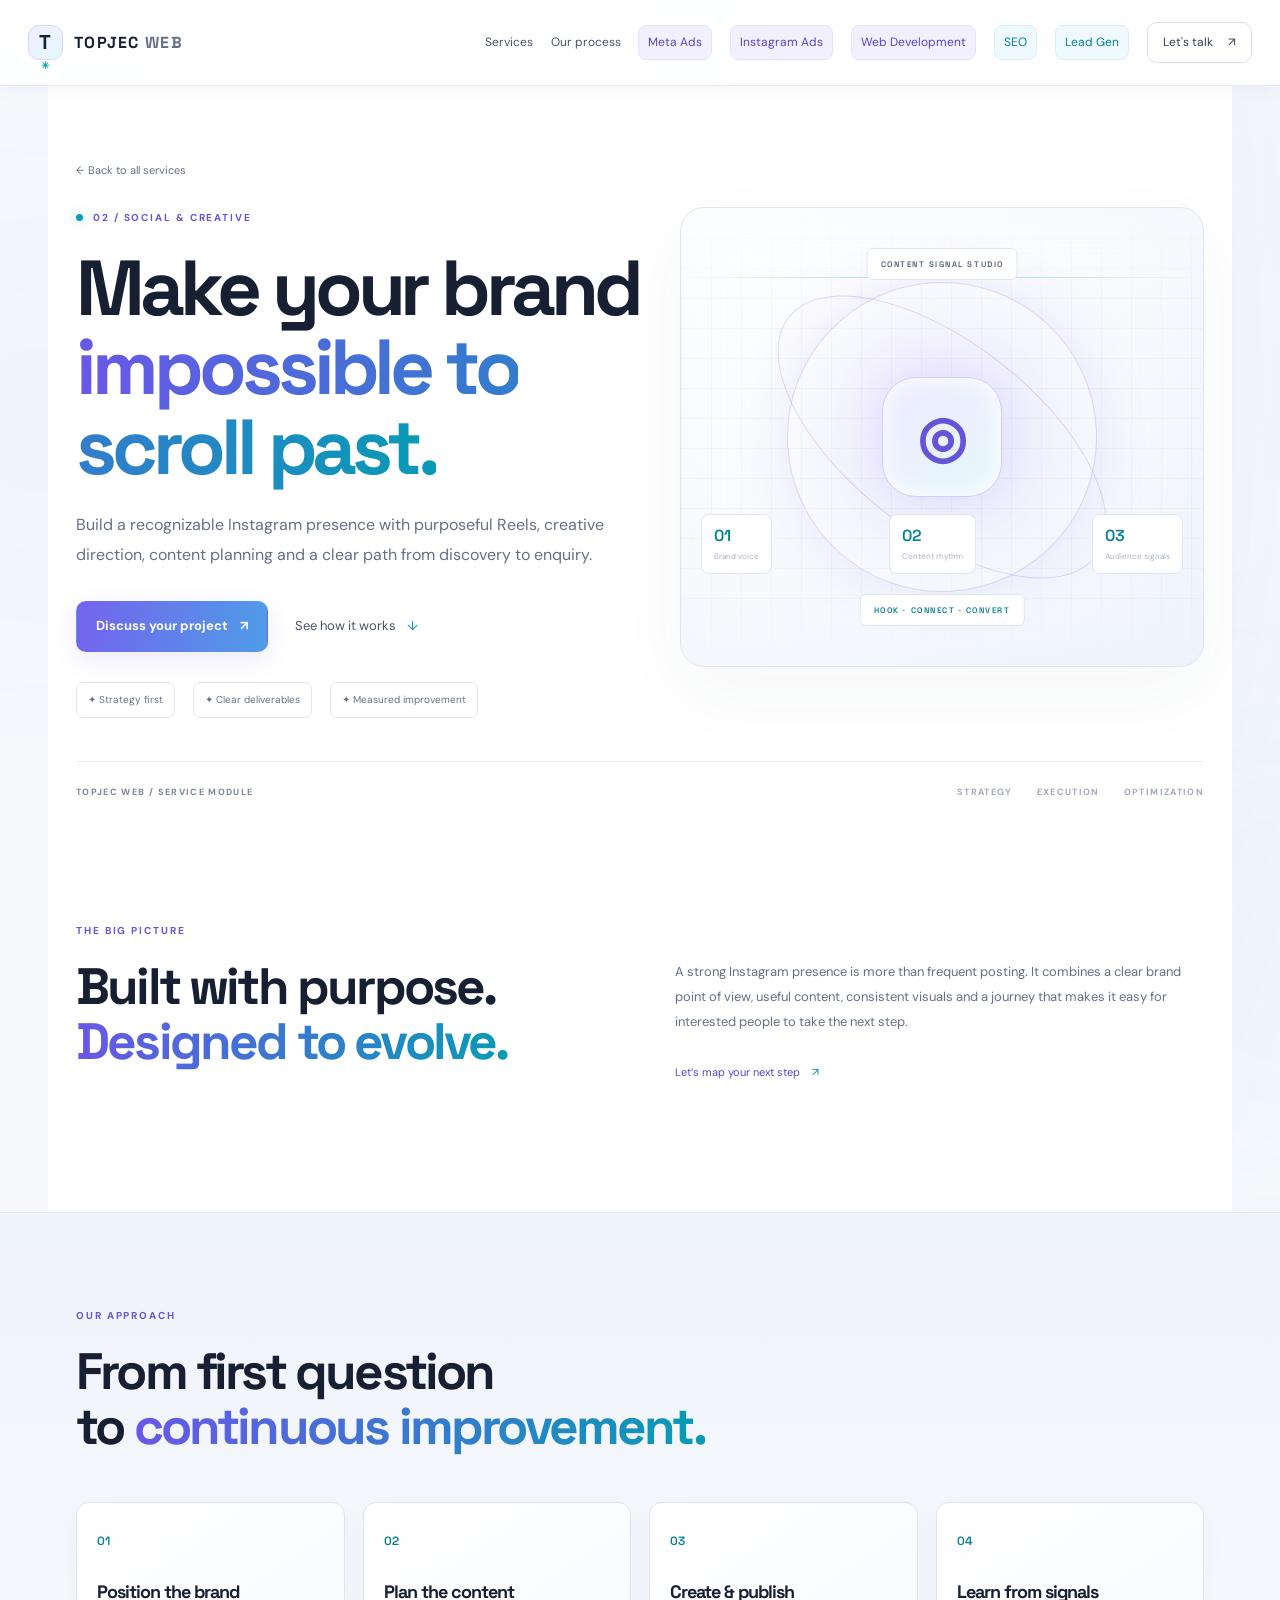
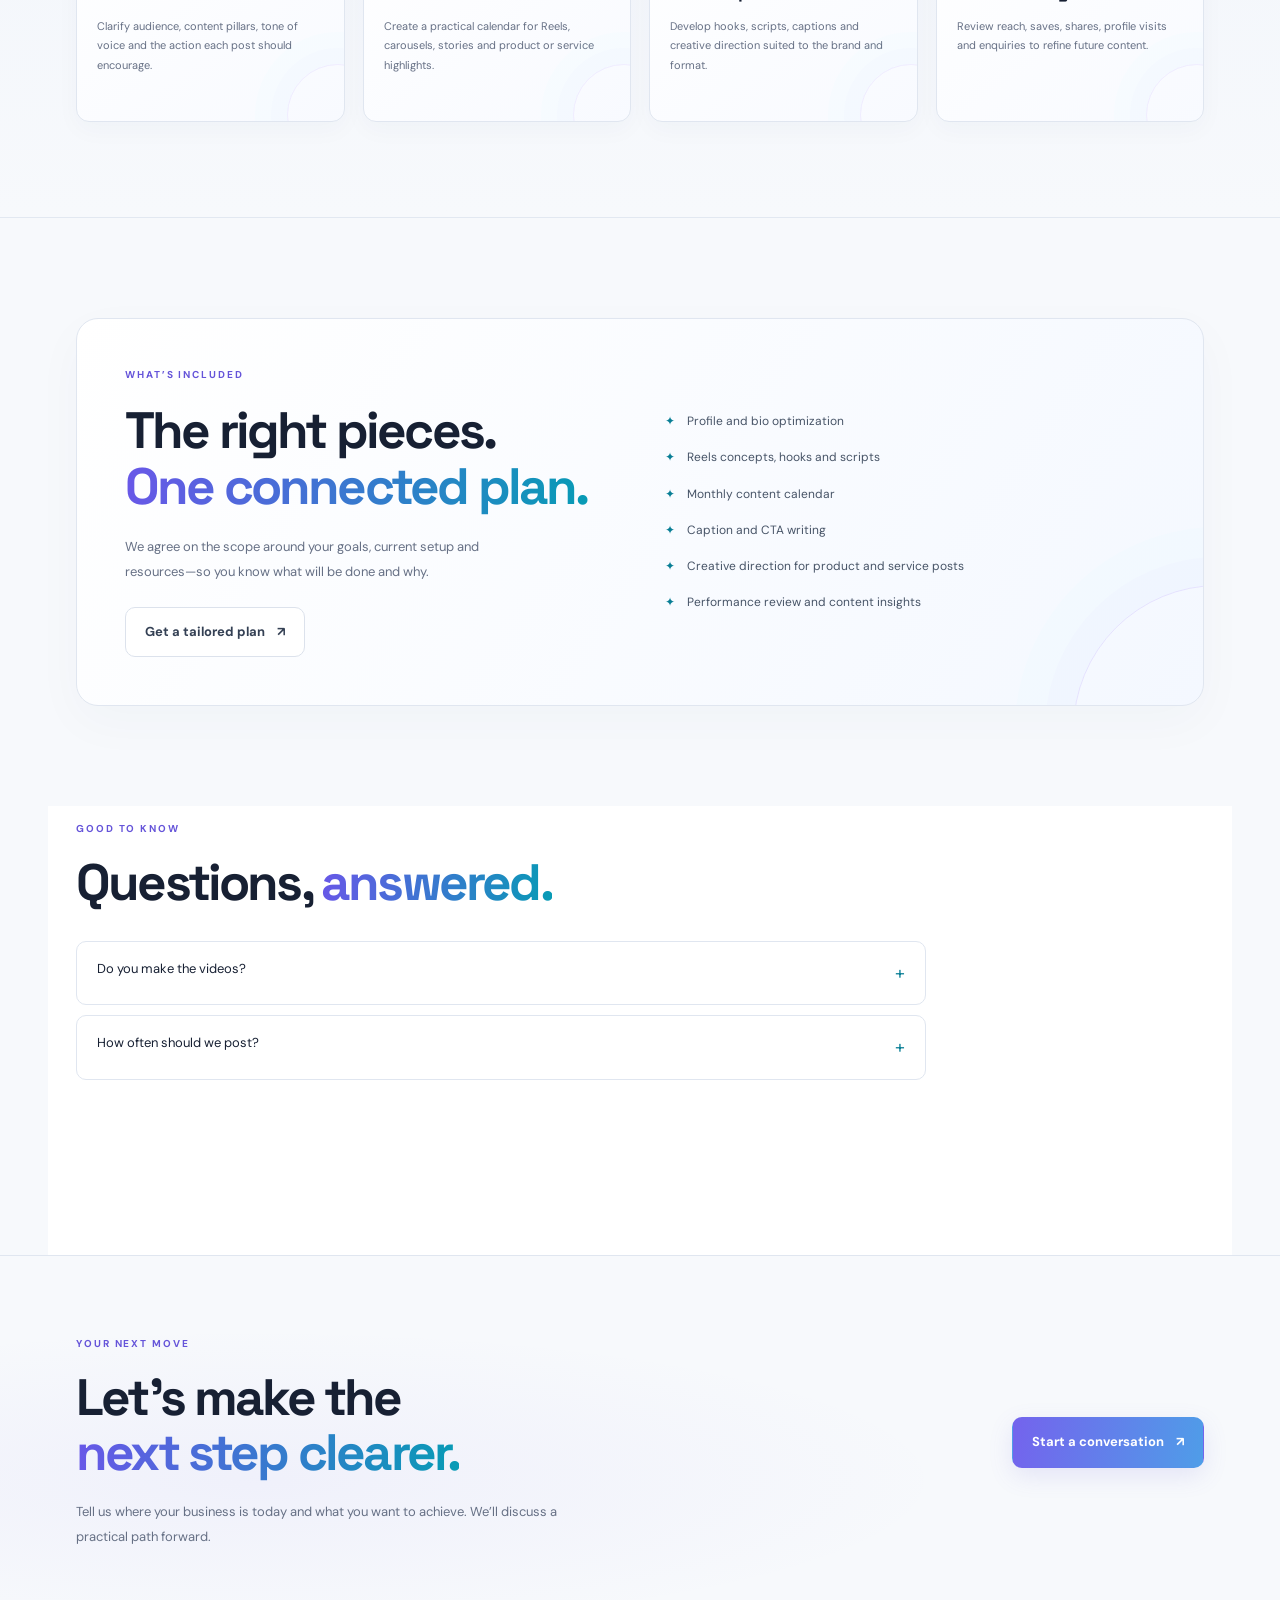
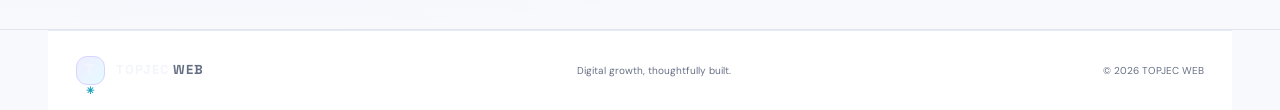
==== commit 61fa9ab5: "Add files via upload" ====
--- a/instagram-marketing.html
+++ b/instagram-marketing.html
@@ -19,4 +19,5 @@
 <section class="detail-included section-wrap" id="included"><div class="included-panel"><div><div class="eyebrow">WHAT’S INCLUDED</div><h2>The right pieces.<br><span class="gradient-text">One connected plan.</span></h2><p>We agree on the scope around your goals, current setup and resources—so you know what will be done and why.</p><a class="button button-secondary" href="index.html#contact">Get a tailored plan <span>↗</span></a></div><ul class="included-list"><li><span>✦</span>Profile and bio optimization</li><li><span>✦</span>Reels concepts, hooks and scripts</li><li><span>✦</span>Monthly content calendar</li><li><span>✦</span>Caption and CTA writing</li><li><span>✦</span>Creative direction for product and service posts</li><li><span>✦</span>Performance review and content insights</li></ul><div class="included-orb"></div></div></section>
 <section class="detail-faq section-wrap"><div class="eyebrow">GOOD TO KNOW</div><h2>Questions, <span class="gradient-text">answered.</span></h2><div class="faq-list"><details class="faq-item"><summary>Do you make the videos?</summary><p>We can provide concepts, scripts and creative direction. Production requirements are agreed based on your project.</p></details><details class="faq-item"><summary>How often should we post?</summary><p>There is no universal number. We plan a realistic schedule that your team can sustain consistently.</p></details><details class="faq-item"><summary>Can organic content generate leads?</summary><p>Yes, it can support discovery and trust. Results depend on the offer, audience, content quality and follow-up journey.</p></details></div></section>
 <section class="detail-cta"><div class="section-wrap detail-cta-inner"><div><div class="eyebrow">YOUR NEXT MOVE</div><h2>Let’s make the<br><span class="gradient-text">next step clearer.</span></h2><p>Tell us where your business is today and what you want to achieve. We’ll discuss a practical path forward.</p></div><a class="button button-primary" href="index.html#contact">Start a conversation <span>↗</span></a></div></section>
-</main><footer class="site-footer"><a class="brand" href="index.html"><span class="brand-mark">T<span>✳</span></span><span>TOPJEC <b>WEB</b></span></a><span>Digital growth, thoughtfully built.</span><span>© <span id="year"></span> TOPJEC WEB</span></footer><script src="script.js"></script></body></html>+</main><footer class="site-footer"><a class="brand" href="index.html"><span class="brand-mark">T<span>✳</span></span><span>TOPJEC <b>WEB</b></span></a><span>Digital growth, thoughtfully built.</span><span>© <span id="year"></span> TOPJEC WEB</span></footer><button class="back-to-top" type="button" aria-label="Back to top" title="Back to top">↑</button>
+<script src="script.js"></script></body></html>
--- a/styles.css
+++ b/styles.css
@@ -9,3 +9,12 @@
 @media(max-width:1100px){.nav{gap:8px}.nav-service-link,.nav-more-link{padding:6px 7px;font-size:10px}}
 @media(max-width:850px){.site-header{position:sticky}.nav{background:#fff;border:1px solid #e2e8f1;box-shadow:0 18px 35px #273b5a16}.nav-service-link,.nav-more-link{display:block}.hero{padding-top:65px}}
 @media(max-width:620px){.site-header{padding-left:20px;padding-right:20px}.nav{align-items:stretch}.nav a{padding:10px 12px}.nav-service-link,.nav-more-link{background:#f1f3ff}.hero{padding-top:45px}}
+
+
+/* PURE WHITE INTERACTIVE EDITION */
+:root{--bg:#ffffff;--panel:#ffffff;--panel2:#f8faff;--text:#172033;--muted:#667085;--line:#e6eaf2;--purple:#6657e8;--cyan:#089bb5;--pink:#bd4ed8}
+html{scroll-behavior:smooth;scroll-padding-top:100px}body{background:#fff;color:#172033}.site-header{background:rgba(255,255,255,.96);border-bottom:1px solid #e8edf4;box-shadow:0 4px 22px rgba(24,39,75,.035)}.nav{color:#475467}.nav a:hover{color:#5545d5}.nav-service-link{background:#f2f0ff!important;color:#5545d5!important;border:1px solid #e7e3ff}.nav-more-link{background:#eefaff!important;color:#087e95!important;border:1px solid #d8f2f7}.nav-cta{background:#fff;border-color:#dce2ec;color:#243047}.menu-toggle{color:#243047}.ambient{opacity:.035}body{background:#fff}.hero,.section-wrap{isolation:isolate}.hero-visual .core-glow{opacity:.12}.orbit{border-color:#e8e7ff}.orbit-b{border-color:#d9f3f8}.dashboard-card{background:#fff;border:1px solid #e1e7f0;box-shadow:0 24px 65px rgba(33,48,79,.10)}.floating-card{background:#fff;box-shadow:0 14px 36px rgba(33,48,79,.10);border-color:#e3e8f1}.service-card{background:#fff;border:1px solid #e3e8f1;box-shadow:0 8px 26px rgba(33,48,79,.045)}.service-card:hover{box-shadow:0 18px 42px rgba(33,48,79,.10);transform:translateY(-6px)}.process-section{background:#f8faff;border-color:#e9edf5}.about-panel{background:linear-gradient(120deg,#fff,#f8faff);border-color:#e4e9f2}.contact-form{background:#fff;border-color:#e1e7f0;box-shadow:0 18px 48px rgba(33,48,79,.08)}.contact-form input,.contact-form select,.contact-form textarea{background:#fff;color:#172033;border:1px solid #dce3ee}.contact-form input:focus,.contact-form select:focus,.contact-form textarea:focus{outline:3px solid #6657e826;border-color:#8a7ff0}.button{transition:transform .22s ease,box-shadow .22s ease,background .22s ease}.button:hover{transform:translateY(-3px);box-shadow:0 12px 28px rgba(85,69,213,.17)}.button-primary{background:linear-gradient(100deg,#6657e8,#469fdc);color:#fff}.button-secondary{background:#fff;color:#344054;border-color:#dce2ec}.site-footer{background:#fff;border-top:1px solid #e6eaf2}.detail-hero,.detail-overview,.detail-faq{background:#fff}.detail-process{background:#f8faff}.detail-step,.faq-item,.included-panel{background:#fff;border-color:#e2e8f1}.faq-item summary{cursor:pointer}.faq-item[open]{border-color:#c8c2ff;box-shadow:0 8px 24px rgba(33,48,79,.05)}
+/* Motion and interaction */
+.scroll-progress{position:fixed;top:0;left:0;height:3px;width:0;background:linear-gradient(90deg,#6657e8,#12b7c9);z-index:1000;transition:width .08s linear}.back-to-top{position:fixed;right:22px;bottom:22px;width:44px;height:44px;border:1px solid #dfe5f0;border-radius:14px;background:#fff;color:#5145b8;box-shadow:0 8px 24px #2430471a;display:grid;place-items:center;font-size:21px;cursor:pointer;z-index:30;opacity:0;visibility:hidden;transform:translateY(8px);transition:all .2s}.back-to-top.visible{opacity:1;visibility:visible;transform:translateY(0)}.reveal-ready .reveal{opacity:0;transform:translateY(18px);transition:opacity .55s ease,transform .55s ease}.reveal-ready .reveal.in-view{opacity:1;transform:translateY(0)}.nav a:focus-visible,.button:focus-visible,.card-link:focus-visible,.menu-toggle:focus-visible,.back-to-top:focus-visible{outline:3px solid #6657e855;outline-offset:3px}.form-status{min-height:1.5em}.submit-button:disabled{opacity:.7;cursor:wait}
+@media(max-width:850px){.nav{background:#fff;box-shadow:0 18px 35px rgba(36,48,71,.12);border:1px solid #e2e8f1}.nav-service-link,.nav-more-link{display:block}.nav a{border-radius:9px}}
+@media(prefers-reduced-motion:reduce){.reveal-ready .reveal{opacity:1;transform:none;transition:none}.back-to-top,.button,.service-card{transition:none}}
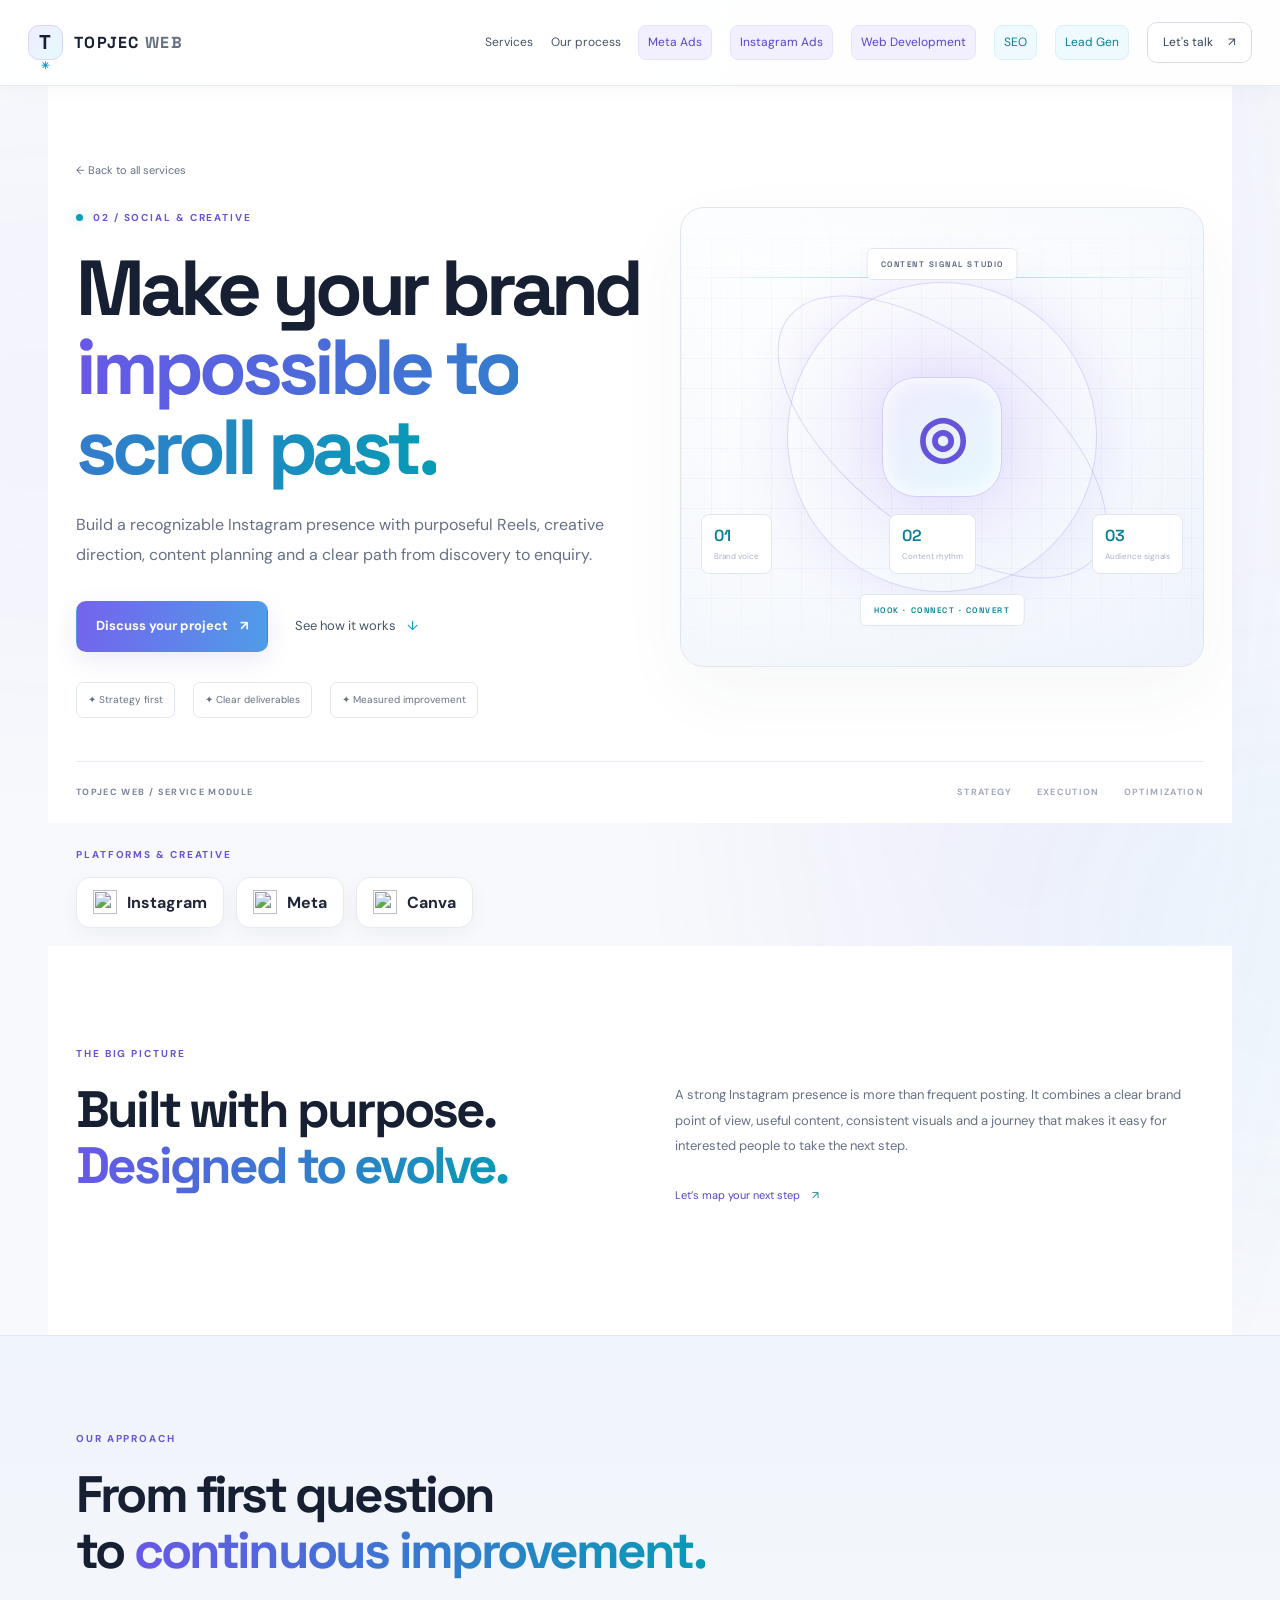
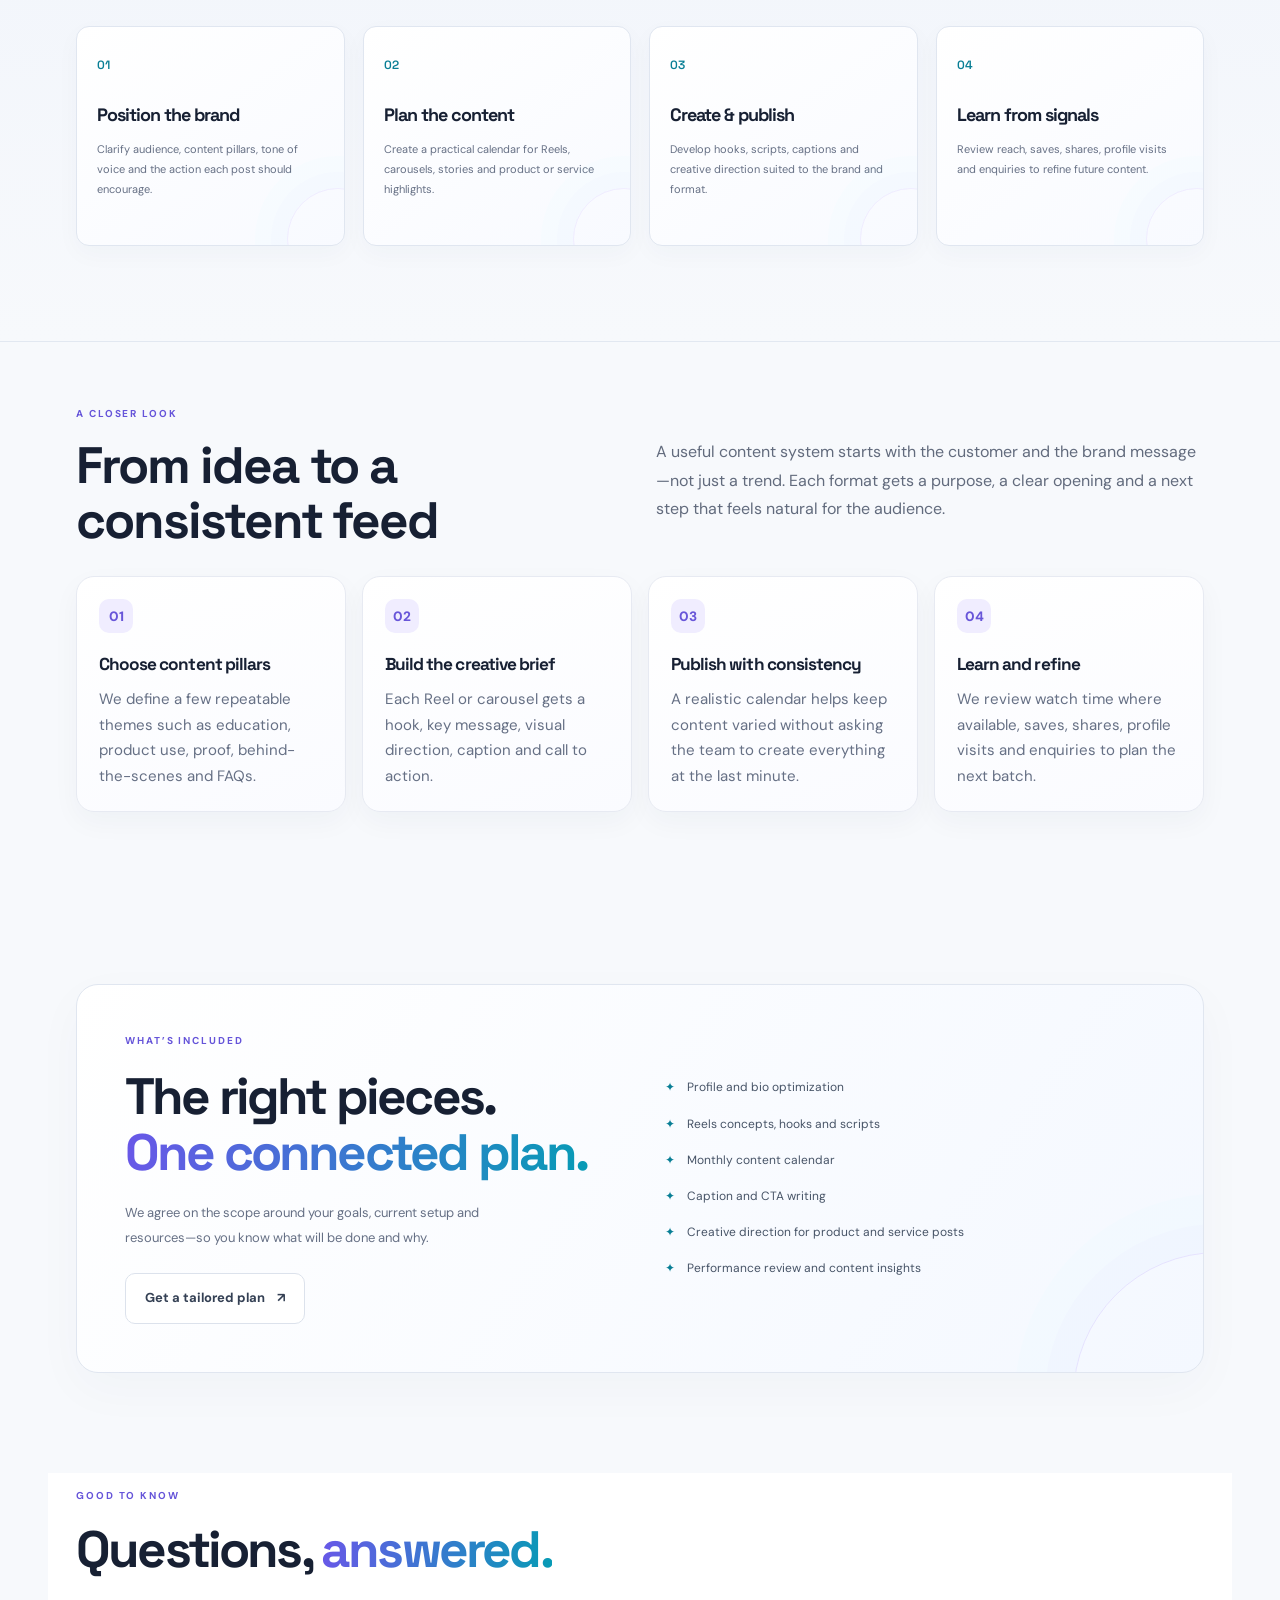
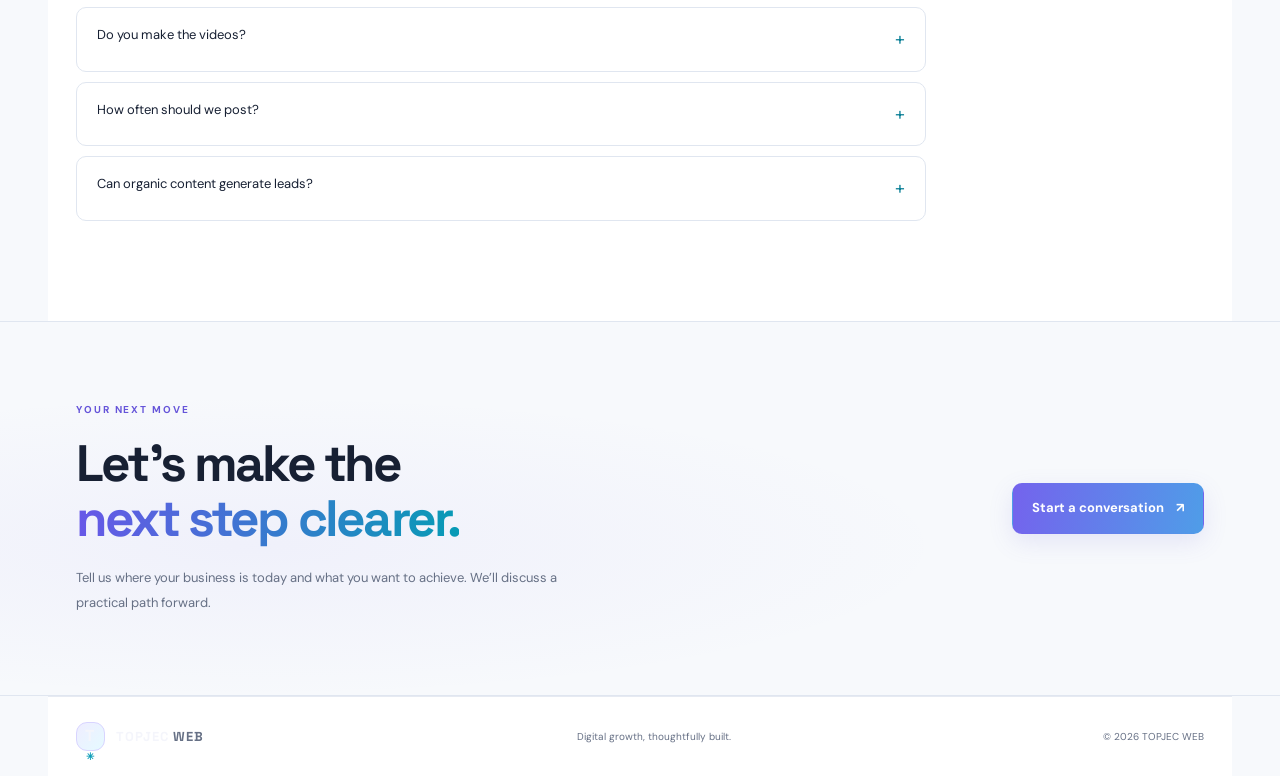
==== commit f179ba7f: "Add files via upload" ====
--- a/instagram-marketing.html
+++ b/instagram-marketing.html
@@ -14,8 +14,12 @@
 <section class="detail-hero section-wrap"><div class="detail-copy"><a class="back-link" href="index.html#services">← Back to all services</a><div class="eyebrow"><span class="live-dot"></span>02 / SOCIAL & CREATIVE</div><h1>Make your brand<br><span class="gradient-text">impossible to scroll past.</span></h1><p class="hero-lede">Build a recognizable Instagram presence with purposeful Reels, creative direction, content planning and a clear path from discovery to enquiry.</p><div class="hero-actions"><a class="button button-primary" href="index.html#contact">Discuss your project <span>↗</span></a><a class="text-link" href="#how-it-works">See how it works <span>↓</span></a></div><div class="detail-proof"><span>✦ Strategy first</span><span>✦ Clear deliverables</span><span>✦ Measured improvement</span></div></div>
 <div class="service-visual"><div class="visual-grid"></div><div class="visual-ring ring-one"></div><div class="visual-ring ring-two"></div><div class="visual-core"><span>◎</span></div><div class="visual-orbit-label label-top">CONTENT SIGNAL STUDIO</div><div class="visual-orbit-label label-bottom">HOOK · CONNECT · CONVERT</div><div class="visual-stats"><div class="mini-stat"><b>01</b><span>Brand voice</span></div><div class="mini-stat"><b>02</b><span>Content rhythm</span></div><div class="mini-stat"><b>03</b><span>Audience signals</span></div></div><div class="visual-scan"></div></div>
 <div class="hero-bottom"><span>TOPJEC WEB / SERVICE MODULE</span><div class="bottom-tags"><span>STRATEGY</span><span>EXECUTION</span><span>OPTIMIZATION</span></div></div></section>
+
+<section class="service-tool-strip section-wrap" aria-label="PLATFORMS & CREATIVE"><div class="eyebrow">PLATFORMS & CREATIVE</div><div class="service-tool-logos"><a class="tool-logo" href="instagram-marketing.html"><img src="https://cdn.simpleicons.org/instagram/E4405F" alt="" loading="lazy"><span>Instagram</span></a><a class="tool-logo" href="meta-ads.html"><img src="https://cdn.simpleicons.org/meta/0866FF" alt="" loading="lazy"><span>Meta</span></a><a class="tool-logo" href="instagram-marketing.html"><img src="https://cdn.simpleicons.org/canva/00C4CC" alt="" loading="lazy"><span>Canva</span></a></div></section>
 <section class="detail-overview section-wrap"><div class="eyebrow">THE BIG PICTURE</div><div class="overview-grid"><h2>Built with purpose.<br><span class="gradient-text">Designed to evolve.</span></h2><div><p>A strong Instagram presence is more than frequent posting. It combines a clear brand point of view, useful content, consistent visuals and a journey that makes it easy for interested people to take the next step.</p><a class="card-link" href="index.html#contact">Let’s map your next step <span>↗</span></a></div></div></section>
 <section class="detail-process" id="how-it-works"><div class="section-wrap"><div class="eyebrow">OUR APPROACH</div><h2>From first question<br>to <span class="gradient-text">continuous improvement.</span></h2><div class="detail-steps"><article class="detail-step"><span>01</span><h3>Position the brand</h3><p>Clarify audience, content pillars, tone of voice and the action each post should encourage.</p></article><article class="detail-step"><span>02</span><h3>Plan the content</h3><p>Create a practical calendar for Reels, carousels, stories and product or service highlights.</p></article><article class="detail-step"><span>03</span><h3>Create & publish</h3><p>Develop hooks, scripts, captions and creative direction suited to the brand and format.</p></article><article class="detail-step"><span>04</span><h3>Learn from signals</h3><p>Review reach, saves, shares, profile visits and enquiries to refine future content.</p></article></div></div></section>
+
+<section class="workflow-explainer section-wrap"><div class="eyebrow">A CLOSER LOOK</div><div class="workflow-heading"><h2>From idea to a consistent feed</h2><p>A useful content system starts with the customer and the brand message—not just a trend. Each format gets a purpose, a clear opening and a next step that feels natural for the audience.</p></div><div class="workflow-grid"><article class="workflow-card"><span>01</span><h3>Choose content pillars</h3><p>We define a few repeatable themes such as education, product use, proof, behind-the-scenes and FAQs.</p></article><article class="workflow-card"><span>02</span><h3>Build the creative brief</h3><p>Each Reel or carousel gets a hook, key message, visual direction, caption and call to action.</p></article><article class="workflow-card"><span>03</span><h3>Publish with consistency</h3><p>A realistic calendar helps keep content varied without asking the team to create everything at the last minute.</p></article><article class="workflow-card"><span>04</span><h3>Learn and refine</h3><p>We review watch time where available, saves, shares, profile visits and enquiries to plan the next batch.</p></article></div></section>
 <section class="detail-included section-wrap" id="included"><div class="included-panel"><div><div class="eyebrow">WHAT’S INCLUDED</div><h2>The right pieces.<br><span class="gradient-text">One connected plan.</span></h2><p>We agree on the scope around your goals, current setup and resources—so you know what will be done and why.</p><a class="button button-secondary" href="index.html#contact">Get a tailored plan <span>↗</span></a></div><ul class="included-list"><li><span>✦</span>Profile and bio optimization</li><li><span>✦</span>Reels concepts, hooks and scripts</li><li><span>✦</span>Monthly content calendar</li><li><span>✦</span>Caption and CTA writing</li><li><span>✦</span>Creative direction for product and service posts</li><li><span>✦</span>Performance review and content insights</li></ul><div class="included-orb"></div></div></section>
 <section class="detail-faq section-wrap"><div class="eyebrow">GOOD TO KNOW</div><h2>Questions, <span class="gradient-text">answered.</span></h2><div class="faq-list"><details class="faq-item"><summary>Do you make the videos?</summary><p>We can provide concepts, scripts and creative direction. Production requirements are agreed based on your project.</p></details><details class="faq-item"><summary>How often should we post?</summary><p>There is no universal number. We plan a realistic schedule that your team can sustain consistently.</p></details><details class="faq-item"><summary>Can organic content generate leads?</summary><p>Yes, it can support discovery and trust. Results depend on the offer, audience, content quality and follow-up journey.</p></details></div></section>
 <section class="detail-cta"><div class="section-wrap detail-cta-inner"><div><div class="eyebrow">YOUR NEXT MOVE</div><h2>Let’s make the<br><span class="gradient-text">next step clearer.</span></h2><p>Tell us where your business is today and what you want to achieve. We’ll discuss a practical path forward.</p></div><a class="button button-primary" href="index.html#contact">Start a conversation <span>↗</span></a></div></section>
--- a/styles.css
+++ b/styles.css
@@ -18,3 +18,8 @@
 .scroll-progress{position:fixed;top:0;left:0;height:3px;width:0;background:linear-gradient(90deg,#6657e8,#12b7c9);z-index:1000;transition:width .08s linear}.back-to-top{position:fixed;right:22px;bottom:22px;width:44px;height:44px;border:1px solid #dfe5f0;border-radius:14px;background:#fff;color:#5145b8;box-shadow:0 8px 24px #2430471a;display:grid;place-items:center;font-size:21px;cursor:pointer;z-index:30;opacity:0;visibility:hidden;transform:translateY(8px);transition:all .2s}.back-to-top.visible{opacity:1;visibility:visible;transform:translateY(0)}.reveal-ready .reveal{opacity:0;transform:translateY(18px);transition:opacity .55s ease,transform .55s ease}.reveal-ready .reveal.in-view{opacity:1;transform:translateY(0)}.nav a:focus-visible,.button:focus-visible,.card-link:focus-visible,.menu-toggle:focus-visible,.back-to-top:focus-visible{outline:3px solid #6657e855;outline-offset:3px}.form-status{min-height:1.5em}.submit-button:disabled{opacity:.7;cursor:wait}
 @media(max-width:850px){.nav{background:#fff;box-shadow:0 18px 35px rgba(36,48,71,.12);border:1px solid #e2e8f1}.nav-service-link,.nav-more-link{display:block}.nav a{border-radius:9px}}
 @media(prefers-reduced-motion:reduce){.reveal-ready .reveal{opacity:1;transform:none;transition:none}.back-to-top,.button,.service-card{transition:none}}
+
+
+/* Real-world imagery and platform logo strip — bright white homepage */
+.hero{background:#fff}.hero-visual{isolation:isolate}.hero-photo-card{position:absolute;inset:12px 6px 22px 12px;overflow:hidden;border-radius:28px;background:#eef2ff;border:1px solid #e4e8f2;box-shadow:0 22px 65px rgba(30,45,75,.12);z-index:0;transform:rotate(1.5deg)}.hero-photo-card:after{content:"";position:absolute;inset:35% 0 0;background:linear-gradient(180deg,transparent,rgba(20,27,48,.22))}.hero-photo-card img{width:100%;height:100%;object-fit:cover;display:block;filter:saturate(.92)}.photo-tag{position:absolute;z-index:2;bottom:18px;left:18px;display:flex;align-items:center;gap:8px;background:rgba(255,255,255,.96);color:#25314a;padding:10px 13px;border:1px solid #e6eaf2;border-radius:12px;font-size:11px;font-weight:700;box-shadow:0 6px 20px #17203318}.photo-tag i{width:7px;height:7px;border-radius:50%;background:#19b98a}.dashboard-card{z-index:2}.floating-card{z-index:3}.orbit,.core-glow{z-index:1;pointer-events:none}.platform-strip{padding-top:30px;padding-bottom:58px;border-bottom:1px solid #edf0f6}.platform-heading{text-align:center;font-size:10px;letter-spacing:.18em;font-weight:700;color:#8a93a6;margin-bottom:22px}.platform-logos{display:flex;align-items:center;justify-content:center;gap:clamp(20px,5vw,65px);flex-wrap:wrap}.platform-logos a{display:flex;align-items:center;gap:9px;padding:10px 13px;border-radius:12px;color:#475467;font-weight:700;font-size:14px;transition:transform .2s,background .2s}.platform-logos a:hover{transform:translateY(-3px);background:#f7f8fc}.platform-logos img{width:25px;height:25px;object-fit:contain}.about-art{position:relative;overflow:hidden;border-radius:20px}.about-photo{position:absolute;inset:0;width:100%;height:100%;object-fit:cover;border-radius:20px;opacity:.22;filter:saturate(.75)}.about-art .ring,.about-art .art-center,.about-art .art-chip{z-index:1}.about-art:after{content:"";position:absolute;inset:0;background:linear-gradient(135deg,rgba(245,247,255,.55),rgba(236,250,255,.48));pointer-events:none}.about-art .ring,.about-art .art-center,.about-art .art-chip{position:absolute;z-index:2}.about-art .art-center{top:50%;left:50%;transform:translate(-50%,-50%)}.about-art .chip-a{top:22%;left:13%}.about-art .chip-b{top:24%;right:10%}.about-art .chip-c{bottom:18%;left:22%}
+@media(max-width:850px){.hero-photo-card{inset:10px 10px 18px}.platform-strip{padding-top:25px;padding-bottom:38px}.platform-logos{gap:10px}.platform-logos a{font-size:12px;padding:8px}.platform-logos img{width:22px;height:22px}}
--- a/service-pages.css
+++ b/service-pages.css
@@ -4,3 +4,21 @@
 
 /* Light theme for service detail pages */
 .detail-page{background:radial-gradient(ellipse at 80% 10%,rgba(105,87,232,.07),transparent 28%),#f7f9fc;color:#182033}.detail-page .site-header{background:rgba(255,255,255,.9);backdrop-filter:blur(18px);border-color:#e5eaf2}.detail-page .nav{color:#475467}.detail-page .nav a:hover{color:#5947d8}.detail-page .nav-cta{color:#344054;background:#fff;border-color:#d8ddea}.detail-page .nav-service-link{background:#f1f3ff;color:#5545c7!important}.detail-page .nav-more-link{background:#eaf8fb;color:#087e95!important}.detail-page .brand b{color:#667085}.detail-page h1,.detail-page h2,.detail-page h3{color:#172033}.detail-page .gradient-text{background:linear-gradient(95deg,#6957e8,#079bb5);-webkit-background-clip:text;background-clip:text;color:transparent}.detail-page .eyebrow{color:#6554d9}.detail-page .hero-lede,.detail-page .detail-proof,.detail-page .overview-grid p,.detail-page .included-panel>div>p,.detail-page .detail-cta p{color:#667085}.detail-page .detail-proof span{background:#fff;border-color:#e0e6f0}.detail-page .service-visual{background:radial-gradient(circle at 50% 48%,rgba(139,92,246,.12),transparent 45%),linear-gradient(145deg,#fff,#f0f5fc);border-color:#e0e6f0;box-shadow:inset 0 0 70px #dce5f522,0 25px 70px #273b5a0b}.detail-page .visual-grid{background-image:linear-gradient(#6957e80b 1px,transparent 1px),linear-gradient(90deg,#6957e80b 1px,transparent 1px)}.detail-page .visual-core{background:linear-gradient(145deg,#eeebff,#e5f8fc);border-color:#d3cdfd;box-shadow:0 0 55px #8b5cf620,inset 0 0 25px #fff}.detail-page .visual-core span{color:#6554d9;text-shadow:none}.detail-page .visual-ring{border-color:#aaa0ef66}.detail-page .visual-orbit-label,.detail-page .mini-stat{background:#fff;color:#536078;border-color:#e0e6f0}.detail-page .mini-stat b{color:#087e95}.detail-page .visual-orbit-label.label-bottom{color:#087e95}.detail-page .detail-process{background:linear-gradient(180deg,#f0f4fb,#f7f9fc);border-color:#e2e8f1}.detail-page .detail-step{background:linear-gradient(145deg,#fff,#f8faff);border-color:#e0e6f0;box-shadow:0 8px 25px #273b5a08}.detail-page .detail-step>span{color:#087e95}.detail-page .detail-step p{color:#667085}.detail-page .included-panel{background:linear-gradient(125deg,#fff,#f4f8ff);border-color:#e0e6f0;box-shadow:0 16px 50px #273b5a08}.detail-page .included-list li{color:#475467}.detail-page .included-list li span{color:#087e95}.detail-page .faq-item{background:#fff;border-color:#e0e6f0}.detail-page .faq-item summary{color:#172033}.detail-page .faq-item summary:after{color:#087e95}.detail-page .faq-item p{color:#667085}.detail-page .detail-cta{background:radial-gradient(ellipse at 20% 60%,#6957e80d,transparent 48%);border-color:#e0e6f0}.detail-page .button-primary{background:linear-gradient(100deg,#7463ed,#4f9de8);color:#fff;box-shadow:0 8px 24px #6b62d522}.detail-page .back-link{color:#667085}.detail-page .menu-toggle{color:#344054}
+
+/* Service-specific platform marks and practical workflow explainer */
+.service-tool-strip{padding-top:24px;padding-bottom:18px}
+.service-tool-logos{display:flex;flex-wrap:wrap;gap:12px;margin-top:14px}
+.tool-logo{display:inline-flex;align-items:center;gap:10px;padding:12px 16px;border:1px solid #e7eaf2;border-radius:14px;background:#fff;color:#202638;text-decoration:none;font-weight:700;box-shadow:0 6px 20px rgba(30,45,80,.045);transition:transform .2s ease,box-shadow .2s ease}
+.tool-logo:hover{transform:translateY(-3px);box-shadow:0 12px 28px rgba(30,45,80,.10)}
+.tool-logo img{width:24px;height:24px;object-fit:contain}
+.workflow-explainer{padding-top:64px;padding-bottom:72px}
+.workflow-heading{display:grid;grid-template-columns:1fr 1fr;gap:32px;align-items:start;margin:16px 0 28px}
+.workflow-heading h2{font-size:clamp(2rem,4vw,3.2rem);line-height:1.08;letter-spacing:-.04em;margin:0}
+.workflow-heading p{color:#626b7d;line-height:1.8;margin:0;max-width:620px}
+.workflow-grid{display:grid;grid-template-columns:repeat(4,minmax(0,1fr));gap:16px}
+.workflow-card{padding:22px;border:1px solid #e7eaf2;border-radius:18px;background:linear-gradient(160deg,#fff,#fafbff);box-shadow:0 10px 28px rgba(30,45,80,.04)}
+.workflow-card>span{display:inline-flex;align-items:center;justify-content:center;width:34px;height:34px;border-radius:10px;background:#f0edff;color:#6856d9;font-weight:800;font-size:.85rem}
+.workflow-card h3{margin:18px 0 8px;font-size:1.08rem}
+.workflow-card p{margin:0;color:#667085;line-height:1.7;font-size:.94rem}
+@media(max-width:900px){.workflow-grid{grid-template-columns:repeat(2,minmax(0,1fr))}.workflow-heading{grid-template-columns:1fr;gap:14px}}
+@media(max-width:560px){.workflow-grid{grid-template-columns:1fr}.tool-logo{padding:10px 12px}}
